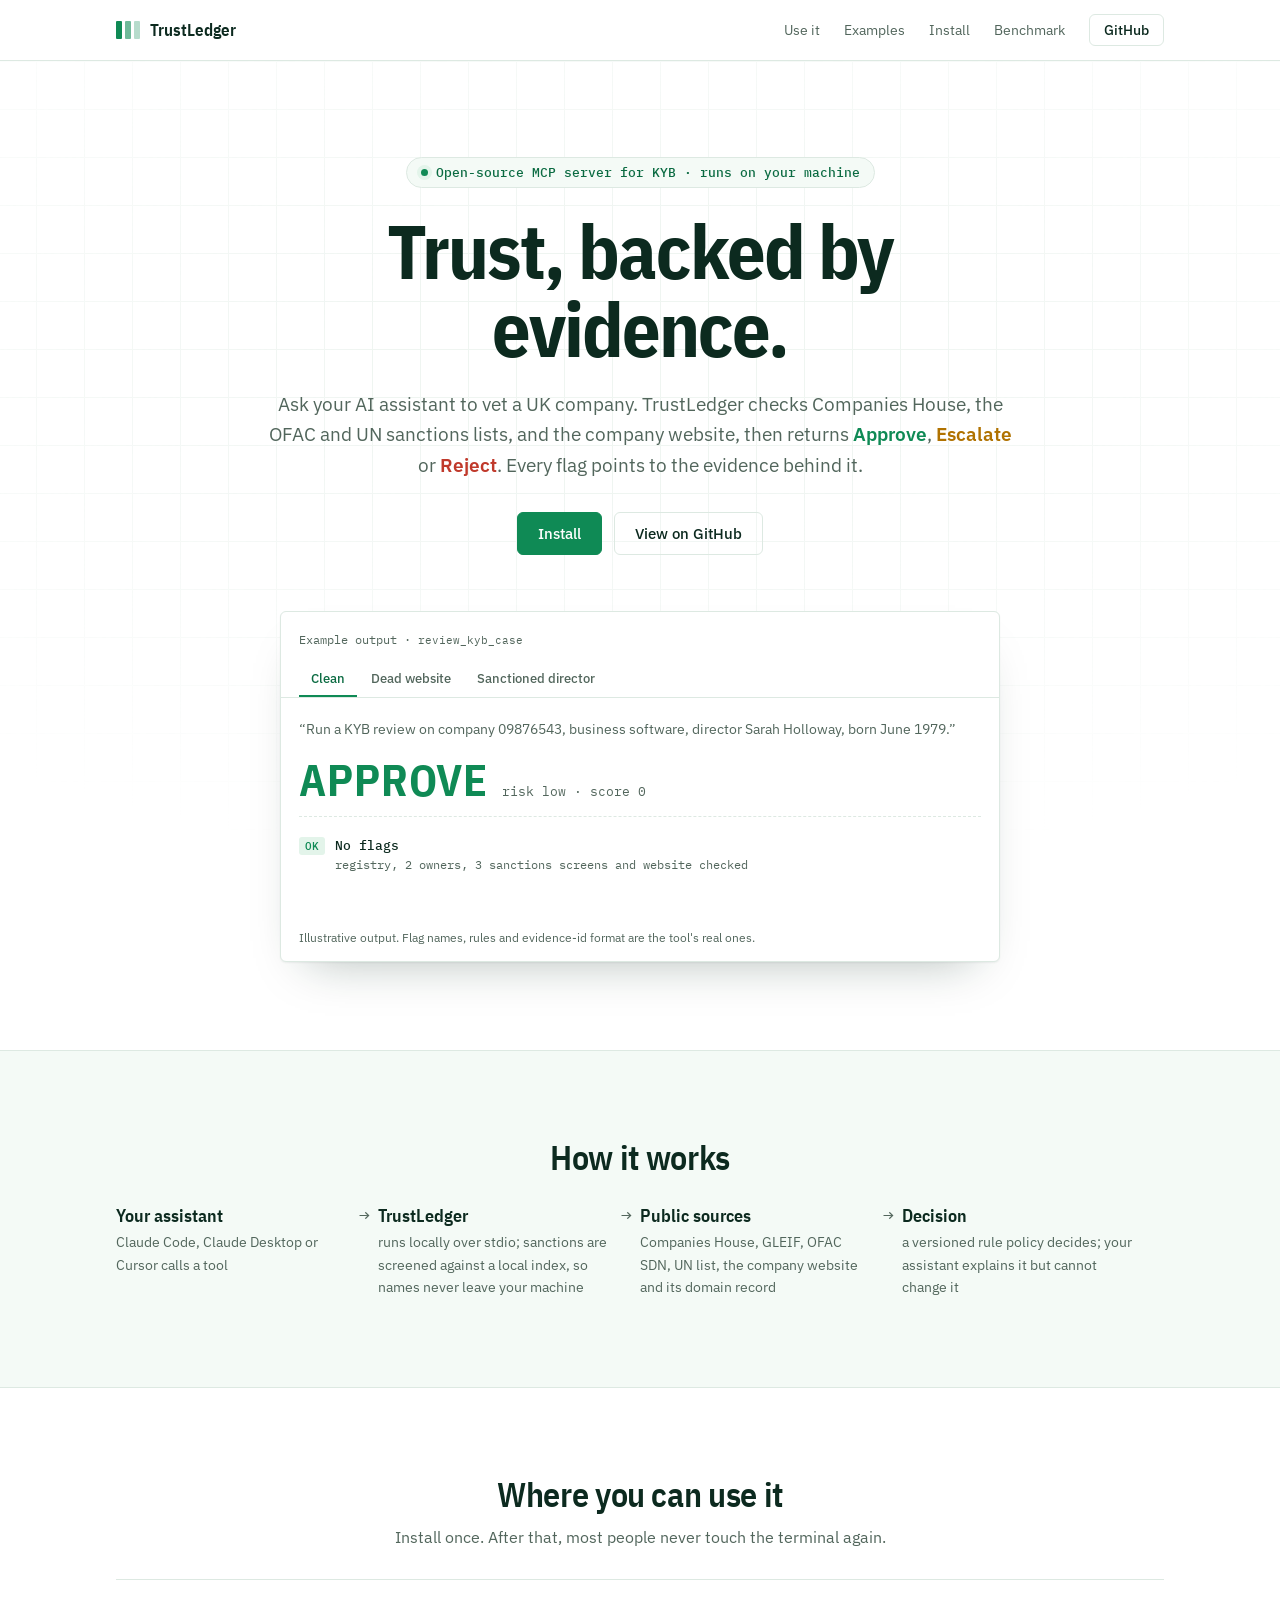
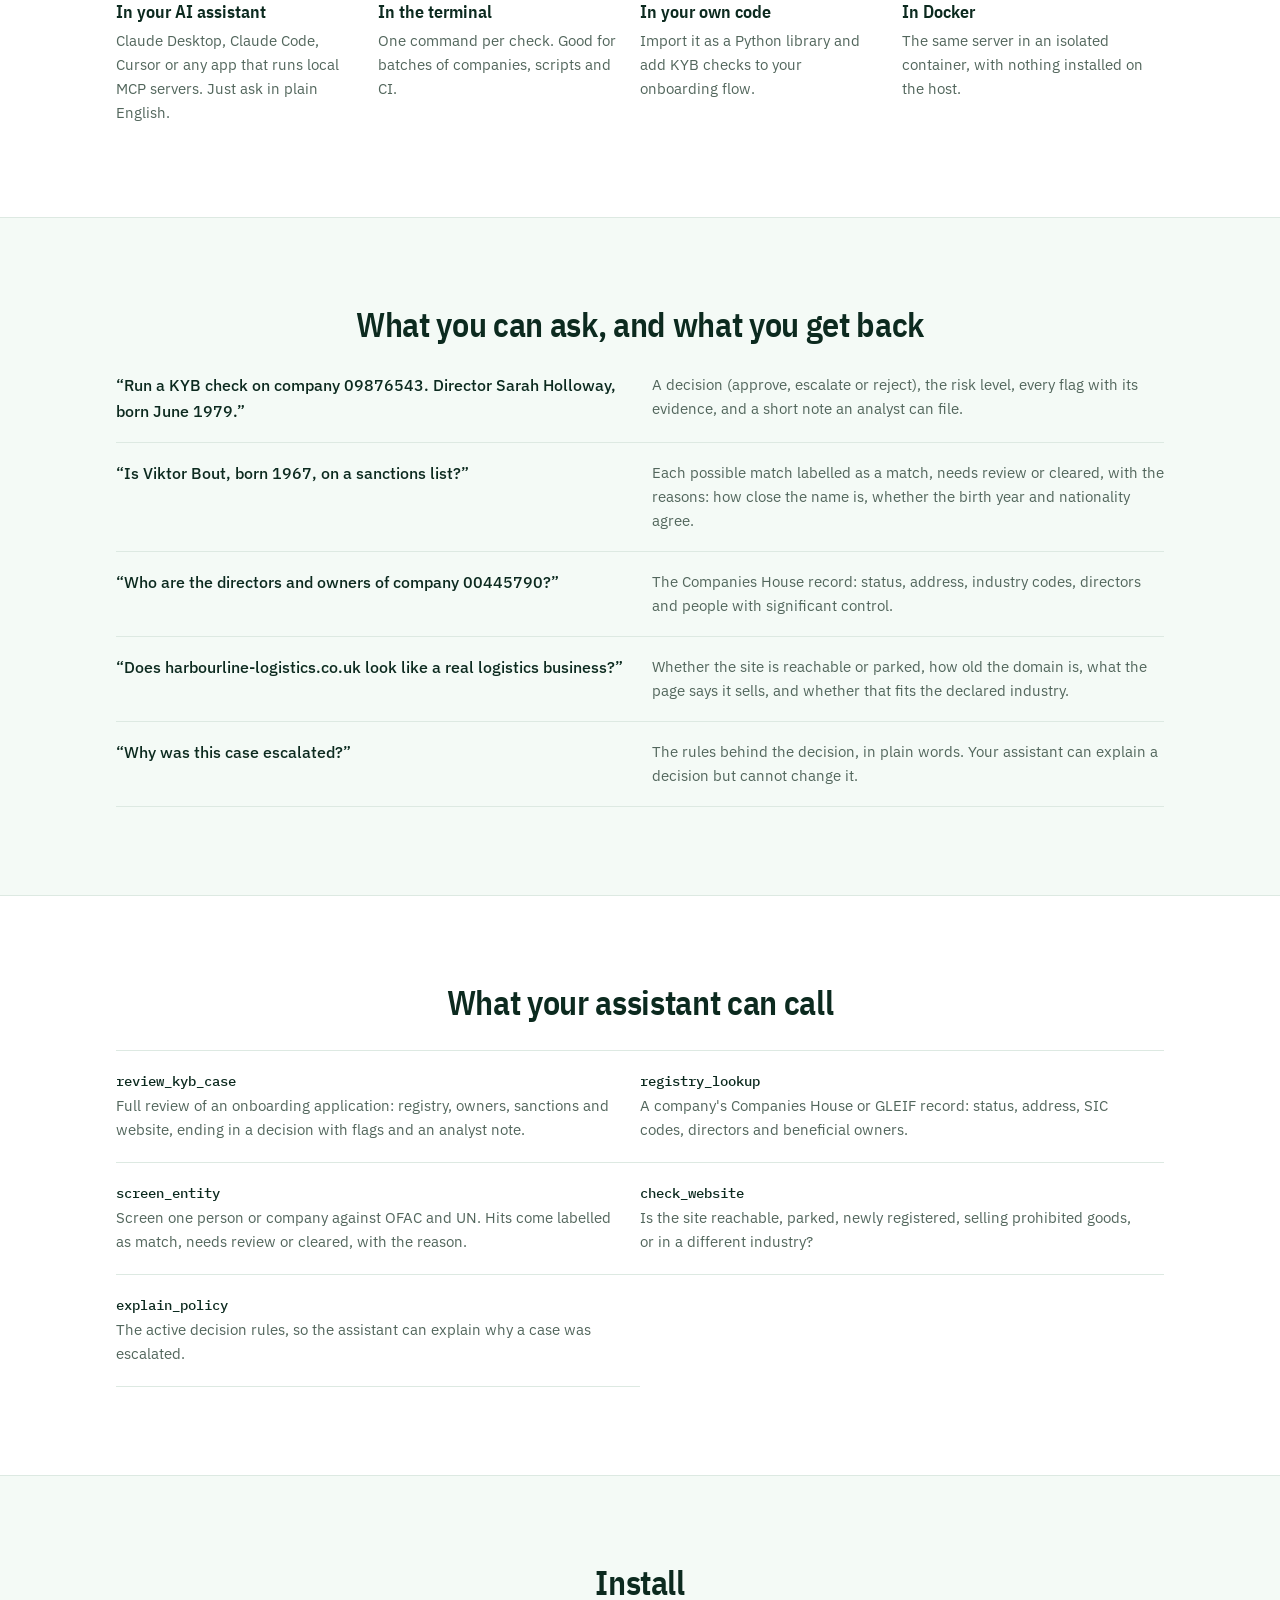
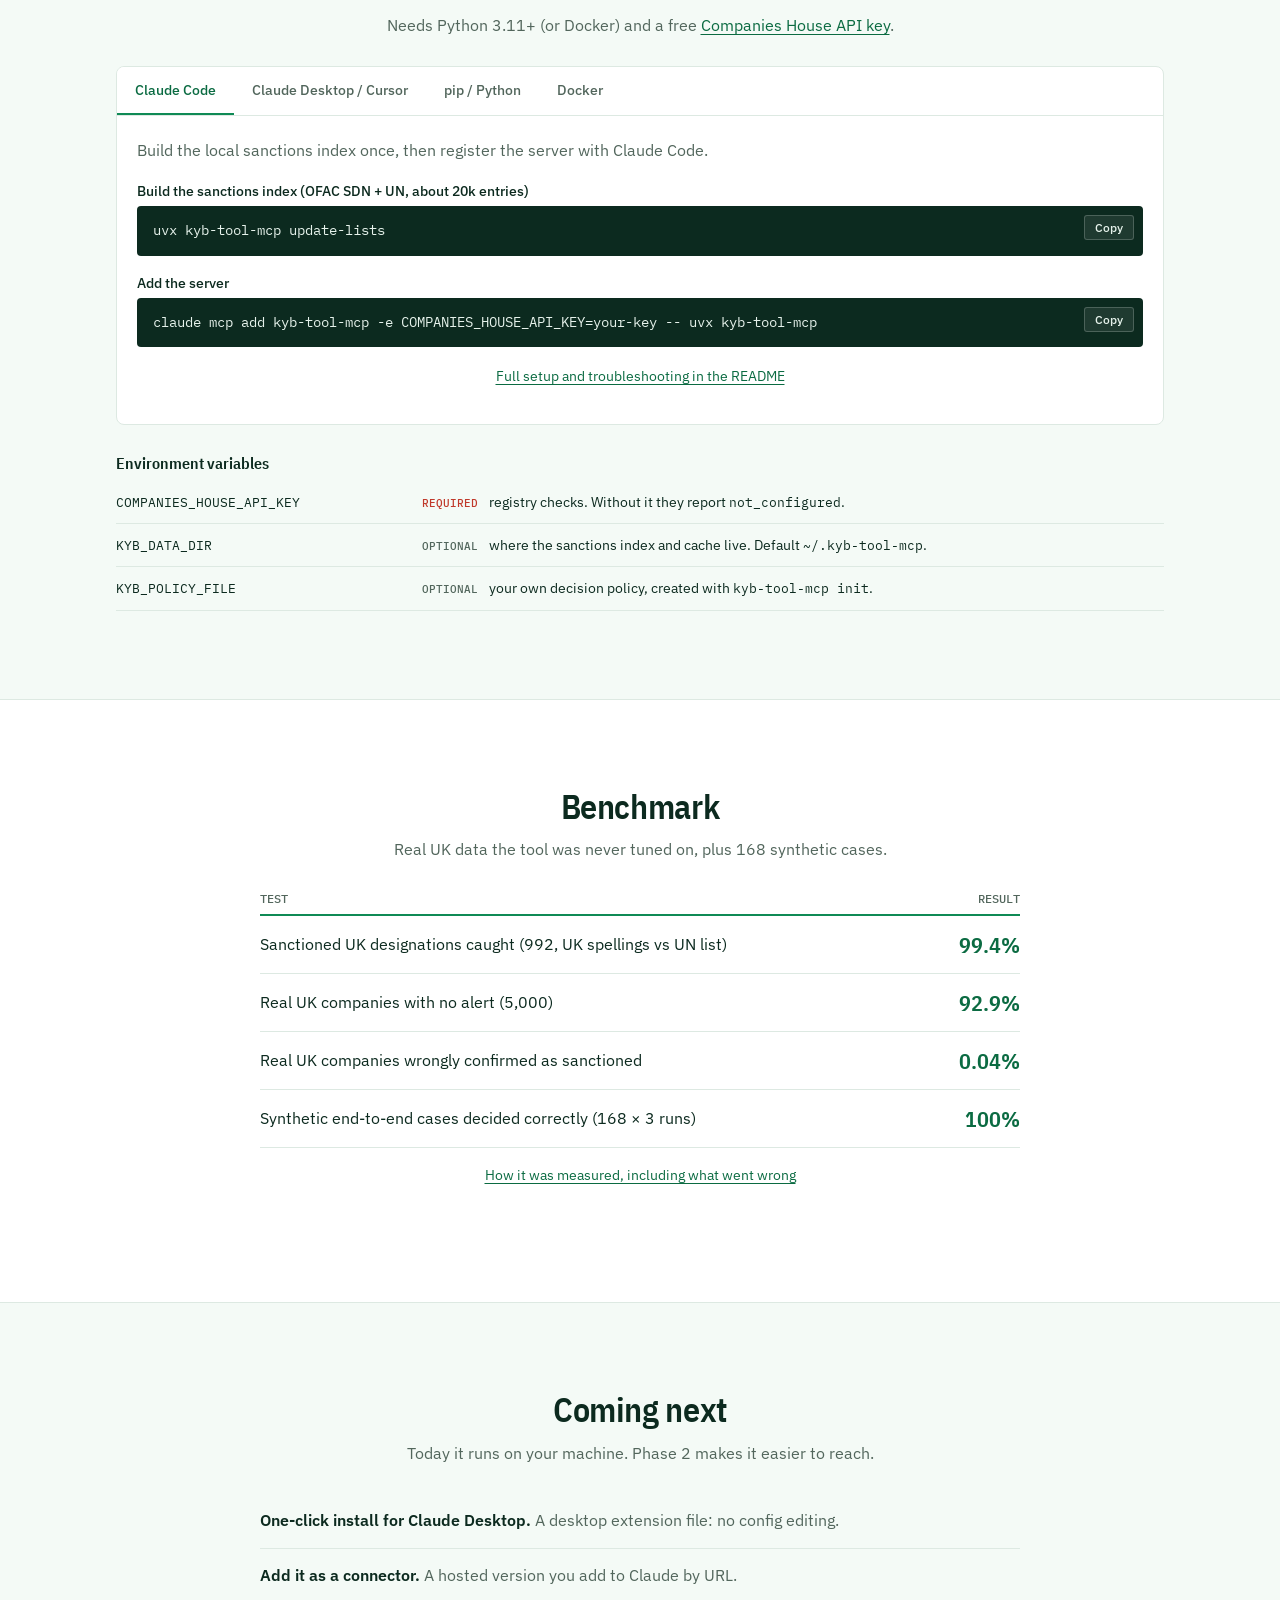
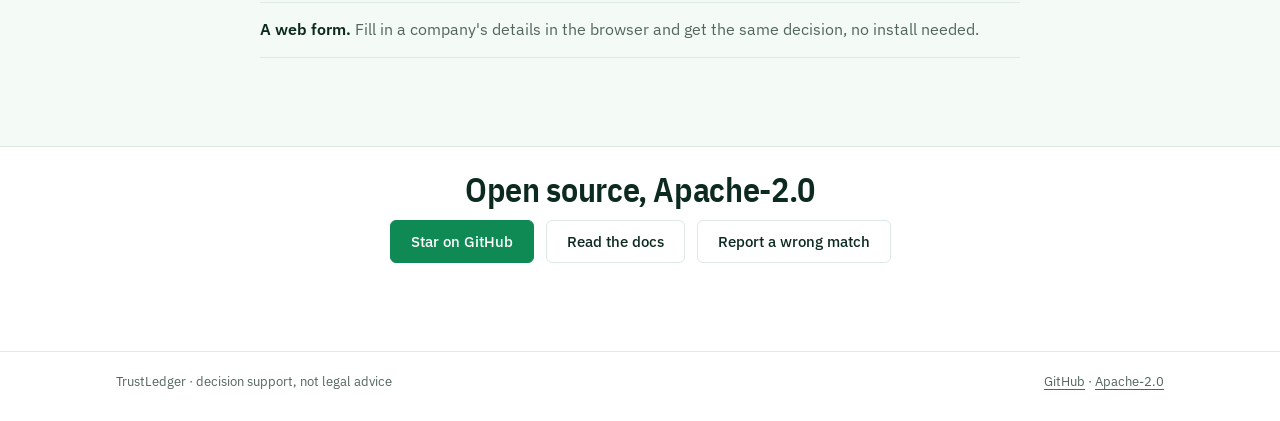
==== website/index.html @ c33ebf84 "feat: TrustLedger website, benchmarks and real-data improvement loop - Website (GitHub Pages): centr" ====
<!doctype html>
<html lang="en">
<head>
  <meta charset="utf-8">
  <meta name="viewport" content="width=device-width, initial-scale=1">
  <title>TrustLedger</title>
  <meta name="description" content="TrustLedger: open-source MCP server that runs KYB checks on UK companies: Companies House, OFAC and UN sanctions, and the company website.">
  <link rel="icon" href="assets/favicon.svg" type="image/svg+xml">
  <link rel="preconnect" href="https://fonts.googleapis.com">
  <link rel="preconnect" href="https://fonts.gstatic.com" crossorigin>
  <link href="https://fonts.googleapis.com/css2?family=IBM+Plex+Mono:wght@400;500&family=IBM+Plex+Sans+Condensed:wght@500;600;700&family=IBM+Plex+Sans:wght@400;500;600&display=swap" rel="stylesheet">
  <link rel="stylesheet" href="styles.css">
</head>
<body>
  <a class="skip" href="#install">Skip to install</a>

  <nav class="nav" aria-label="Main">
    <div class="wrap nav-in">
      <a class="brand" href="./">
        <span class="mark" aria-hidden="true"><i class="a"></i><i class="e"></i><i class="r"></i></span>
        TrustLedger
      </a>
      <div class="nav-links">
        <a href="#use">Use it</a>
        <a href="#examples">Examples</a>
        <a href="#install">Install</a>
        <a href="#benchmark">Benchmark</a>
        <a class="btn btn-sm" href="https://github.com/Aditya23770/kyb-tool-mcp">GitHub</a>
      </div>
    </div>
  </nav>

  <main>
    <!-- Hero: the decision is the product -->
    <header class="wrap hero">
      <div class="hero-copy">
        <p class="kicker"><span class="dot"></span>Open-source MCP server for KYB · runs on your machine</p>
        <h1>Trust, backed by evidence.</h1>
        <p class="lead">Ask your AI assistant to vet a UK company. TrustLedger checks Companies House, the OFAC and UN sanctions lists, and the company website, then returns <b class="d-approve">Approve</b>, <b class="d-escalate">Escalate</b> or <b class="d-reject">Reject</b>. Every flag points to the evidence behind it.</p>
        <div class="actions">
          <a class="btn btn-primary" href="#install">Install</a>
          <a class="btn" href="https://github.com/Aditya23770/kyb-tool-mcp">View on GitHub</a>
        </div>
      </div>

      <figure class="case" aria-label="Example review output">
        <div class="case-head">
          <span class="case-label">Example output · <code>review_kyb_case</code></span>
          <div class="case-picker" role="tablist" aria-label="Example cases">
            <button role="tab" data-case="0" aria-selected="true">Clean</button>
            <button role="tab" data-case="1" aria-selected="false">Dead website</button>
            <button role="tab" data-case="2" aria-selected="false">Sanctioned director</button>
          </div>
        </div>
        <div class="case-body" aria-live="polite">
          <p class="case-ask" data-f="ask"></p>
          <div class="verdict">
            <span class="verdict-word" data-f="decision"></span>
            <span class="verdict-meta" data-f="meta"></span>
          </div>
          <ul class="flags" data-f="flags"></ul>
        </div>
        <figcaption>Illustrative output. Flag names, rules and evidence-id format are the tool's real ones.</figcaption>
      </figure>
    </header>

    <!-- How it works -->
    <section class="band" aria-labelledby="how-h">
      <div class="wrap">
        <h2 id="how-h" class="h2">How it works</h2>
        <ol class="flow">
          <li><span class="flow-k">Your assistant</span><span class="flow-v">Claude Code, Claude Desktop or Cursor calls a tool</span></li>
          <li><span class="flow-k">TrustLedger</span><span class="flow-v">runs locally over stdio; sanctions are screened against a local index, so names never leave your machine</span></li>
          <li><span class="flow-k">Public sources</span><span class="flow-v">Companies House, GLEIF, OFAC SDN, UN list, the company website and its domain record</span></li>
          <li><span class="flow-k">Decision</span><span class="flow-v">a versioned rule policy decides; your assistant explains it but cannot change it</span></li>
        </ol>
      </div>
    </section>

    <!-- Where you can use it -->
    <section id="use" class="wrap" aria-labelledby="use-h">
      <h2 id="use-h" class="h2">Where you can use it</h2>
      <p class="sub">Install once. After that, most people never touch the terminal again.</p>
      <div class="uses">
        <div class="use"><h3>In your AI assistant</h3><p>Claude Desktop, Claude Code, Cursor or any app that runs local MCP servers. Just ask in plain English.</p></div>
        <div class="use"><h3>In the terminal</h3><p>One command per check. Good for batches of companies, scripts and CI.</p></div>
        <div class="use"><h3>In your own code</h3><p>Import it as a Python library and add KYB checks to your onboarding flow.</p></div>
        <div class="use"><h3>In Docker</h3><p>The same server in an isolated container, with nothing installed on the host.</p></div>
      </div>
    </section>

    <!-- Examples -->
    <section id="examples" class="band" aria-labelledby="ex-h">
      <div class="wrap">
        <h2 id="ex-h" class="h2">What you can ask, and what you get back</h2>
        <div class="examples">
          <div class="ex">
            <p class="ex-q">“Run a KYB check on company 09876543. Director Sarah Holloway, born June 1979.”</p>
            <p class="ex-a">A decision (approve, escalate or reject), the risk level, every flag with its evidence, and a short note an analyst can file.</p>
          </div>
          <div class="ex">
            <p class="ex-q">“Is Viktor Bout, born 1967, on a sanctions list?”</p>
            <p class="ex-a">Each possible match labelled as a match, needs review or cleared, with the reasons: how close the name is, whether the birth year and nationality agree.</p>
          </div>
          <div class="ex">
            <p class="ex-q">“Who are the directors and owners of company 00445790?”</p>
            <p class="ex-a">The Companies House record: status, address, industry codes, directors and people with significant control.</p>
          </div>
          <div class="ex">
            <p class="ex-q">“Does harbourline-logistics.co.uk look like a real logistics business?”</p>
            <p class="ex-a">Whether the site is reachable or parked, how old the domain is, what the page says it sells, and whether that fits the declared industry.</p>
          </div>
          <div class="ex">
            <p class="ex-q">“Why was this case escalated?”</p>
            <p class="ex-a">The rules behind the decision, in plain words. Your assistant can explain a decision but cannot change it.</p>
          </div>
        </div>
      </div>
    </section>

    <!-- Tools -->
    <section id="tools" class="wrap" aria-labelledby="tools-h">
      <h2 id="tools-h" class="h2">What your assistant can call</h2>
      <dl class="tools">
        <div><dt><code>review_kyb_case</code></dt><dd>Full review of an onboarding application: registry, owners, sanctions and website, ending in a decision with flags and an analyst note.</dd></div>
        <div><dt><code>registry_lookup</code></dt><dd>A company's Companies House or GLEIF record: status, address, SIC codes, directors and beneficial owners.</dd></div>
        <div><dt><code>screen_entity</code></dt><dd>Screen one person or company against OFAC and UN. Hits come labelled as match, needs review or cleared, with the reason.</dd></div>
        <div><dt><code>check_website</code></dt><dd>Is the site reachable, parked, newly registered, selling prohibited goods, or in a different industry?</dd></div>
        <div><dt><code>explain_policy</code></dt><dd>The active decision rules, so the assistant can explain why a case was escalated.</dd></div>
      </dl>
    </section>

    <!-- Install -->
    <section id="install" class="band" aria-labelledby="install-h">
      <div class="wrap">
        <h2 id="install-h" class="h2">Install</h2>
        <p class="sub">Needs Python 3.11+ (or Docker) and a free <a href="https://developer.company-information.service.gov.uk/">Companies House API key</a>.</p>

        <div class="install">
          <div class="methods" role="tablist" aria-label="Install method">
            <button role="tab" data-m="claude-code" aria-selected="true">Claude Code</button>
            <button role="tab" data-m="desktop" aria-selected="false">Claude Desktop / Cursor</button>
            <button role="tab" data-m="pip" aria-selected="false">pip / Python</button>
            <button role="tab" data-m="docker" aria-selected="false">Docker</button>
          </div>
          <div class="method-panel" role="tabpanel" aria-live="polite">
            <p class="m-intro" data-f="intro"></p>
            <div class="m-steps" data-f="steps"></div>
          </div>
        </div>

        <table class="env">
          <caption>Environment variables</caption>
          <tbody>
            <tr><th><code>COMPANIES_HOUSE_API_KEY</code></th><td><span class="req">Required</span> registry checks. Without it they report <code>not_configured</code>.</td></tr>
            <tr><th><code>KYB_DATA_DIR</code></th><td><span class="opt">Optional</span> where the sanctions index and cache live. Default <code>~/.kyb-tool-mcp</code>.</td></tr>
            <tr><th><code>KYB_POLICY_FILE</code></th><td><span class="opt">Optional</span> your own decision policy, created with <code>kyb-tool-mcp init</code>.</td></tr>
          </tbody>
        </table>
      </div>
    </section>

    <!-- Benchmark -->
    <section id="benchmark" class="wrap" aria-labelledby="bench-h">
      <h2 id="bench-h" class="h2">Benchmark</h2>
      <p class="sub">Real UK data the tool was never tuned on, plus 168 synthetic cases.</p>
      <table class="bench">
        <thead><tr><th scope="col">Test</th><th scope="col">Result</th></tr></thead>
        <tbody>
          <tr><td>Sanctioned UK designations caught (992, UK spellings vs UN list)</td><td data-k="cross_list">99.4%</td></tr>
          <tr><td>Real UK companies with no alert (5,000)</td><td data-k="co_no_alert">92.9%</td></tr>
          <tr><td>Real UK companies wrongly confirmed as sanctioned</td><td data-k="co_wrong">0.04%</td></tr>
          <tr><td>Synthetic end-to-end cases decided correctly (168 × 3 runs)</td><td data-k="accuracy">100%</td></tr>
        </tbody>
      </table>
      <p class="sub small"><a href="https://github.com/Aditya23770/kyb-tool-mcp/blob/main/benchmarks/IMPROVEMENT_LOG.md">How it was measured, including what went wrong</a></p>
    </section>

    <!-- Phase 2 -->
    <section id="next" class="band" aria-labelledby="next-h">
      <div class="wrap">
        <h2 id="next-h" class="h2">Coming next</h2>
        <p class="sub">Today it runs on your machine. Phase 2 makes it easier to reach.</p>
        <ul class="next">
          <li><b>One-click install for Claude Desktop.</b> A desktop extension file: no config editing.</li>
          <li><b>Add it as a connector.</b> A hosted version you add to Claude by URL.</li>
          <li><b>A web form.</b> Fill in a company's details in the browser and get the same decision, no install needed.</li>
        </ul>
      </div>
    </section>

    <!-- GitHub -->
    <section class="wrap gh" aria-labelledby="gh-h">
      <h2 id="gh-h" class="h2">Open source, Apache-2.0</h2>
      <div class="actions">
        <a class="btn btn-primary" href="https://github.com/Aditya23770/kyb-tool-mcp">Star on GitHub</a>
        <a class="btn" href="https://github.com/Aditya23770/kyb-tool-mcp#readme">Read the docs</a>
        <a class="btn" href="https://github.com/Aditya23770/kyb-tool-mcp/issues">Report a wrong match</a>
      </div>
    </section>
  </main>

  <footer class="foot">
    <div class="wrap foot-in">
      <span>TrustLedger · decision support, not legal advice</span>
      <span><a href="https://github.com/Aditya23770/kyb-tool-mcp">GitHub</a> · <a href="https://github.com/Aditya23770/kyb-tool-mcp/blob/main/LICENSE">Apache-2.0</a></span>
    </div>
  </footer>

  <script src="app.js"></script>
</body>
</html>
---- website/styles.css ----
/* Tokens: cool paper + ink, and the three decision colours as the only accents. */
:root {
  /* White + green, with deep forest ink. Amber and red appear only as decision meanings. */
  --paper: #ffffff; --surface: #f4faf6; --ink: #0c2a1f; --muted: #52665c; --line: #dde9e2;
  --brand: #0f8a55; --brand-dark: #0b6b42; --brand-soft: #e3f4ea;
  --approve: #0f8a55; --escalate: #b07200; --reject: #c0392b;
  --approve-bg: #e3f4ea; --escalate-bg: #fcf1d9; --reject-bg: #fbe6e3;
  --code-bg: #0c2a1f; --code-fg: #e6f2eb;
  --display: "IBM Plex Sans Condensed", "Arial Narrow", sans-serif;
  --body: "IBM Plex Sans", system-ui, sans-serif;
  --mono: "IBM Plex Mono", ui-monospace, Consolas, monospace;
  color-scheme: light;
}
* { box-sizing: border-box; }
html { scroll-behavior: smooth; }
body { margin: 0; background: var(--paper); color: var(--ink); font: 16px/1.6 var(--body); }
a { color: inherit; text-underline-offset: 3px; }
code { font-family: var(--mono); font-size: .9em; }
:focus-visible { outline: 2px solid var(--brand); outline-offset: 2px; border-radius: 3px; }
.wrap { max-width: 1080px; margin: 0 auto; padding-inline: 16px; }
.skip { position: absolute; left: -999px; }
.skip:focus { left: 16px; top: 8px; background: var(--surface); padding: 6px 10px; z-index: 10; }

/* Nav */
.nav { position: sticky; top: 0; z-index: 5; background: var(--paper); border-bottom: 1px solid var(--line); }
.nav-in { display: flex; align-items: center; justify-content: space-between; height: 60px; }
.brand { display: flex; align-items: center; gap: 10px; font: 600 17px var(--display); text-decoration: none; }
.mark { display: flex; gap: 3px; }
.mark i { width: 6px; height: 18px; border-radius: 1px; }
.mark .a { background: var(--brand); } .mark .e { background: var(--brand); opacity: .6; } .mark .r { background: var(--brand); opacity: .3; }
.nav-links { display: flex; align-items: center; gap: 24px; font-size: 14px; }
.nav-links a:not(.btn) { text-decoration: none; color: var(--muted); }
.nav-links a:not(.btn):hover { color: var(--ink); }

/* Buttons */
.btn { display: inline-block; padding: 11px 20px; border: 1px solid var(--line); border-radius: 6px;
  font: 500 15px var(--body); text-decoration: none; background: transparent; color: var(--ink); }
.btn:hover { background: var(--surface); border-color: var(--brand); }
.btn-primary { background: var(--brand); border-color: var(--brand); color: #fff; }
.btn-primary:hover { background: var(--brand-dark); border-color: var(--brand-dark); }
.btn-sm { padding: 6px 14px; font-size: 14px; }
.actions { display: flex; flex-wrap: wrap; gap: 12px; }

/* Hero: centred */
.hero { text-align: center; padding-top: 96px; padding-bottom: 88px; position: relative; }
.hero::before { content: ""; position: absolute; inset: 0 -50vw; z-index: -1; pointer-events: none;
  background-image: linear-gradient(var(--line) 1px, transparent 1px), linear-gradient(90deg, var(--line) 1px, transparent 1px);
  background-size: 48px 48px; opacity: .45;
  -webkit-mask-image: radial-gradient(ellipse 60% 70% at 50% 30%, #000 20%, transparent 75%);
          mask-image: radial-gradient(ellipse 60% 70% at 50% 30%, #000 20%, transparent 75%); }
.hero-copy { max-width: 760px; margin: 0 auto; }
.kicker { display: inline-flex; color: var(--brand-dark) !important; align-items: center; gap: 8px; font: 500 13px var(--mono); color: var(--muted);
  margin: 0 0 24px; padding: 6px 14px; border: 1px solid var(--line); border-radius: 999px; background: var(--surface); }
.dot { width: 7px; height: 7px; border-radius: 50%; background: var(--brand); box-shadow: 0 0 0 4px var(--brand-soft); }
h1 { font: 700 clamp(40px, 6.4vw, 76px)/1.02 var(--display); letter-spacing: -0.025em; margin: 0 0 22px; }
.lead { font-size: 19px; color: var(--muted); margin: 0 auto 32px; max-width: 40em; }
.lead b { font-weight: 600; }
.hero .actions { justify-content: center; }
.hero .case { max-width: 720px; margin: 56px auto 0; text-align: left; }
.d-approve { color: var(--approve); } .d-escalate { color: var(--escalate); } .d-reject { color: var(--reject); }

/* Signature: the case card */
.case { margin: 0; background: var(--paper); border: 1px solid var(--line); border-radius: 6px;
  box-shadow: 0 1px 2px rgba(12, 42, 31, .06), 0 24px 48px -28px rgba(12, 42, 31, .35); overflow: hidden; }
.case-head { padding: 14px 18px 0; border-bottom: 1px solid var(--line); }
.case-label { font: 12px var(--mono); color: var(--muted); }
.case-picker { display: flex; gap: 2px; margin-top: 10px; overflow-x: auto; }
.case-picker button { font: 500 13px var(--body); padding: 8px 12px; border: 0; background: none; color: var(--muted);
  border-bottom: 2px solid transparent; cursor: pointer; white-space: nowrap; }
.case-picker button[aria-selected="true"] { color: var(--brand-dark); border-bottom-color: var(--brand); }
.case-body { padding: 20px 18px 8px; min-height: 220px; }
.case-ask { font-size: 14px; color: var(--muted); margin: 0 0 18px; }
.verdict { display: flex; align-items: baseline; gap: 14px; flex-wrap: wrap; padding-bottom: 14px;
  border-bottom: 1px dashed var(--line); margin-bottom: 12px; }
.verdict-word { font: 700 44px/1 var(--display); letter-spacing: .02em; text-transform: uppercase; }
.verdict-word.approve { color: var(--approve); } .verdict-word.escalate { color: var(--escalate); } .verdict-word.reject { color: var(--reject); }
.verdict-meta { font: 13px var(--mono); color: var(--muted); }
.flags { list-style: none; margin: 0; padding: 0; }
.flags li { display: grid; grid-template-columns: auto 1fr; gap: 2px 10px; padding: 8px 0; font-size: 14px; }
.sev { font: 500 11px var(--mono); text-transform: uppercase; padding: 2px 6px; border-radius: 3px; height: fit-content; }
.sev.critical { background: var(--reject-bg); color: var(--reject); }
.sev.high { background: var(--escalate-bg); color: var(--escalate); }
.sev.ok { background: var(--approve-bg); color: var(--approve); }
.flag-code { font: 500 13px var(--mono); }
.flag-ev { grid-column: 2; font: 12px var(--mono); color: var(--muted); }
.case figcaption { font-size: 12px; color: var(--muted); padding: 10px 18px 14px; }
@media (prefers-reduced-motion: no-preference) {
  .case-body.swap .verdict-word { animation: stamp .35s cubic-bezier(.2, .9, .3, 1.2); }
  @keyframes stamp { from { opacity: 0; transform: scale(1.12); } to { opacity: 1; transform: none; } }
}

/* Sections */
section { padding: 88px 0; }
.band { background: var(--surface); border-top: 1px solid var(--line); border-bottom: 1px solid var(--line); }
.h2 { font: 600 34px/1.1 var(--display); letter-spacing: -0.01em; margin: 0 0 12px; text-align: center; }
.sub { text-align: center; }
.sub { color: var(--muted); margin: 0 0 28px; }
.sub a { color: var(--brand-dark); }
.small { font-size: 14px; margin-top: 16px; }

.flow { list-style: none; margin: 28px 0 0; padding: 0; display: grid; grid-template-columns: repeat(4, 1fr); gap: 0; counter-reset: none; }
.flow li { position: relative; min-width: 0; padding: 0 28px 0 0; }
.flow li:not(:last-child)::after { content: "→"; position: absolute; right: 8px; top: 0; color: var(--muted); font: 18px var(--mono); }
.flow-k { display: block; font: 600 18px var(--display); margin-bottom: 4px; }
.flow-v { display: block; font-size: 14px; color: var(--muted); }

.tools { margin: 28px 0 0; display: grid; grid-template-columns: minmax(0, 1fr) minmax(0, 1fr); border-top: 1px solid var(--line); }
.tools div { padding: 20px 24px 20px 0; border-bottom: 1px solid var(--line); }
.tools dt { font: 500 15px var(--mono); margin-bottom: 4px; }
.tools dd { margin: 0; color: var(--muted); font-size: 15px; }

/* Install */
.install { border: 1px solid var(--line); border-radius: 8px; background: var(--paper); overflow: hidden; }
.methods { display: flex; border-bottom: 1px solid var(--line); overflow-x: auto; }
.methods button { font: 500 14px var(--body); padding: 14px 18px; border: 0; background: none; color: var(--muted);
  border-bottom: 2px solid transparent; cursor: pointer; white-space: nowrap; }
.methods button[aria-selected="true"] { color: var(--brand-dark); border-bottom-color: var(--brand); background: var(--paper); }
.method-panel { padding: 22px 20px 8px; }
.m-intro { margin: 0 0 18px; color: var(--muted); }
.m-step { margin-bottom: 18px; }
.m-step-label { font: 500 14px var(--body); margin: 0 0 6px; }
.code { position: relative; background: var(--code-bg); color: var(--code-fg); border-radius: 4px; padding: 14px 76px 14px 16px; overflow: hidden; }
.code pre { margin: 0; font: 13.5px/1.6 var(--mono); white-space: pre; overflow-x: auto; }
.copy { position: absolute; top: 9px; right: 9px; font: 500 12px var(--body); color: var(--code-fg); cursor: pointer;
  background: rgba(255, 255, 255, .08); border: 1px solid rgba(255, 255, 255, .2); border-radius: 3px; padding: 4px 10px; }
.copy:hover { background: rgba(255, 255, 255, .16); }
.env { width: 100%; border-collapse: collapse; margin-top: 28px; font-size: 14px; }
.env caption { text-align: left; font: 600 16px var(--display); margin-bottom: 8px; }
.env th, .env td { text-align: left; padding: 10px 0; border-bottom: 1px solid var(--line); vertical-align: top; }
.env th { font-weight: 400; padding-right: 24px; white-space: nowrap; }
.req, .opt { font: 500 11px var(--mono); text-transform: uppercase; margin-right: 8px; }
.req { color: var(--reject); } .opt { color: var(--muted); }

/* Benchmark */
.bench { width: 100%; max-width: 760px; border-collapse: collapse; }
.bench th { text-align: left; font: 500 12px var(--mono); text-transform: uppercase; color: var(--muted); padding: 0 0 8px; border-bottom: 2px solid var(--brand); }
.bench th:last-child, .bench td:last-child { text-align: right; }
.bench td { padding: 14px 0; border-bottom: 1px solid var(--line); }
.bench td:last-child { font: 600 22px var(--display); padding-left: 24px; white-space: nowrap; color: var(--brand-dark); }

.gh { padding-top: 24px; }
.foot { border-top: 1px solid var(--line); font-size: 13px; color: var(--muted); }
.foot-in { display: flex; justify-content: space-between; flex-wrap: wrap; gap: 8px; padding-top: 20px; padding-bottom: 28px; }

/* Responsive */
@media (max-width: 900px) {
  .hero { padding-top: 56px; padding-bottom: 56px; }
  .flow { grid-template-columns: 1fr 1fr; gap: 24px; }
  .flow li::after { display: none; }
}
@media (max-width: 600px) {
  .nav-links a:not(.btn) { display: none; }
  .tools { grid-template-columns: minmax(0, 1fr); }
  .env tr { display: block; padding: 10px 0; border-bottom: 1px solid var(--line); }
  .env th, .env td { display: block; border: 0; padding: 2px 0; }
  .bench td:last-child { font-size: 18px; }
  .flow { grid-template-columns: 1fr; }
  .verdict-word { font-size: 36px; }
  section { padding: 56px 0; }
}

/* Where / examples / next */
.uses { display: grid; grid-template-columns: repeat(4, minmax(0, 1fr)); gap: 0; margin-top: 8px; border-top: 1px solid var(--line); }
.use { padding: 20px 20px 4px 0; }
.use h3 { font: 600 18px var(--display); margin: 0 0 6px; }
.use p { margin: 0; font-size: 15px; color: var(--muted); }
.examples { display: grid; gap: 0; margin-top: 8px; }
.ex { display: grid; grid-template-columns: minmax(0, 1fr) minmax(0, 1fr); gap: 24px; padding: 18px 0; border-bottom: 1px solid var(--line); }
.ex p { margin: 0; }
.ex-q { font-weight: 500; }
.ex-a { color: var(--muted); font-size: 15px; }
.next { list-style: none; margin: 0; padding: 0; max-width: 760px; }
.next li { padding: 14px 0; border-bottom: 1px solid var(--line); color: var(--muted); }
.next b { color: var(--ink); font-weight: 600; }
@media (max-width: 900px) { .uses { grid-template-columns: minmax(0, 1fr) minmax(0, 1fr); } }
@media (max-width: 600px) { .uses, .ex { grid-template-columns: minmax(0, 1fr); } .ex { gap: 6px; } }

.env caption { text-align: left; }
.bench { margin: 0 auto; }
#benchmark .small { text-align: center; }
.next { margin: 0 auto; }
.gh .actions { justify-content: center; }
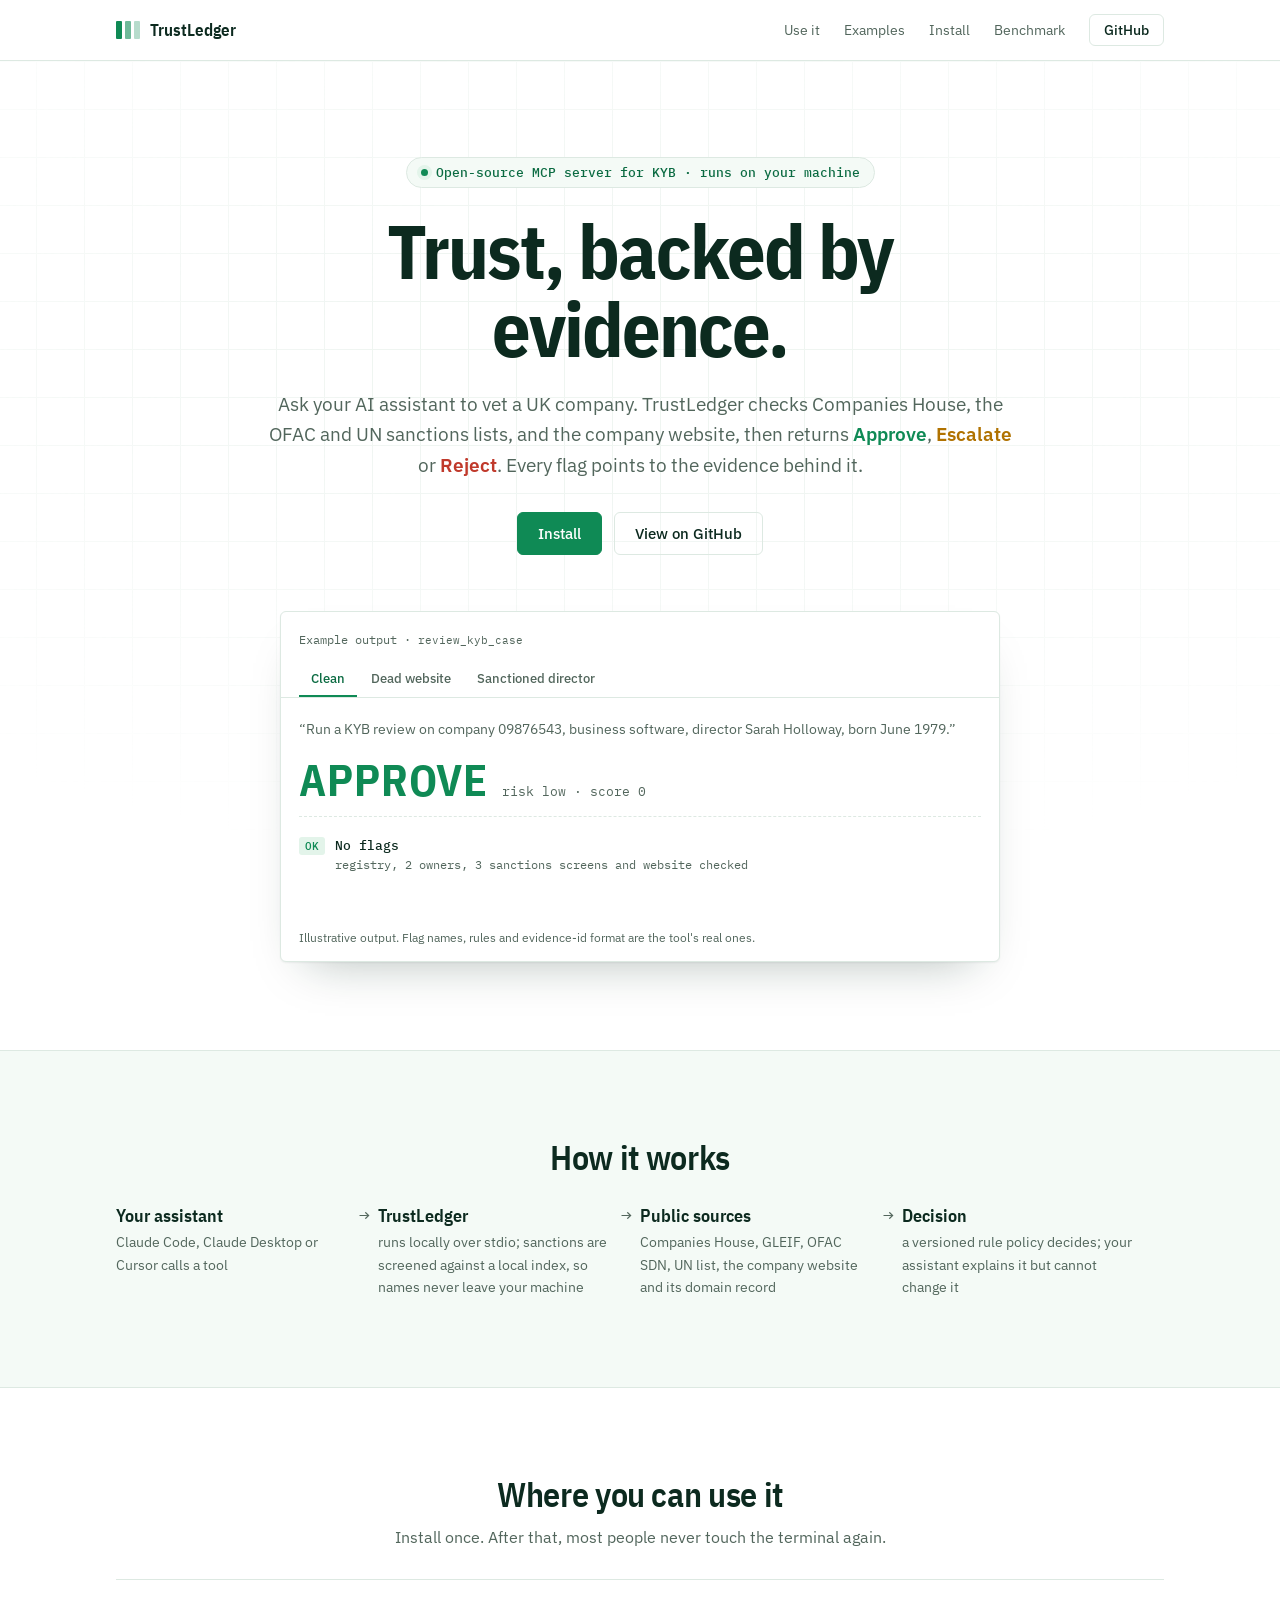
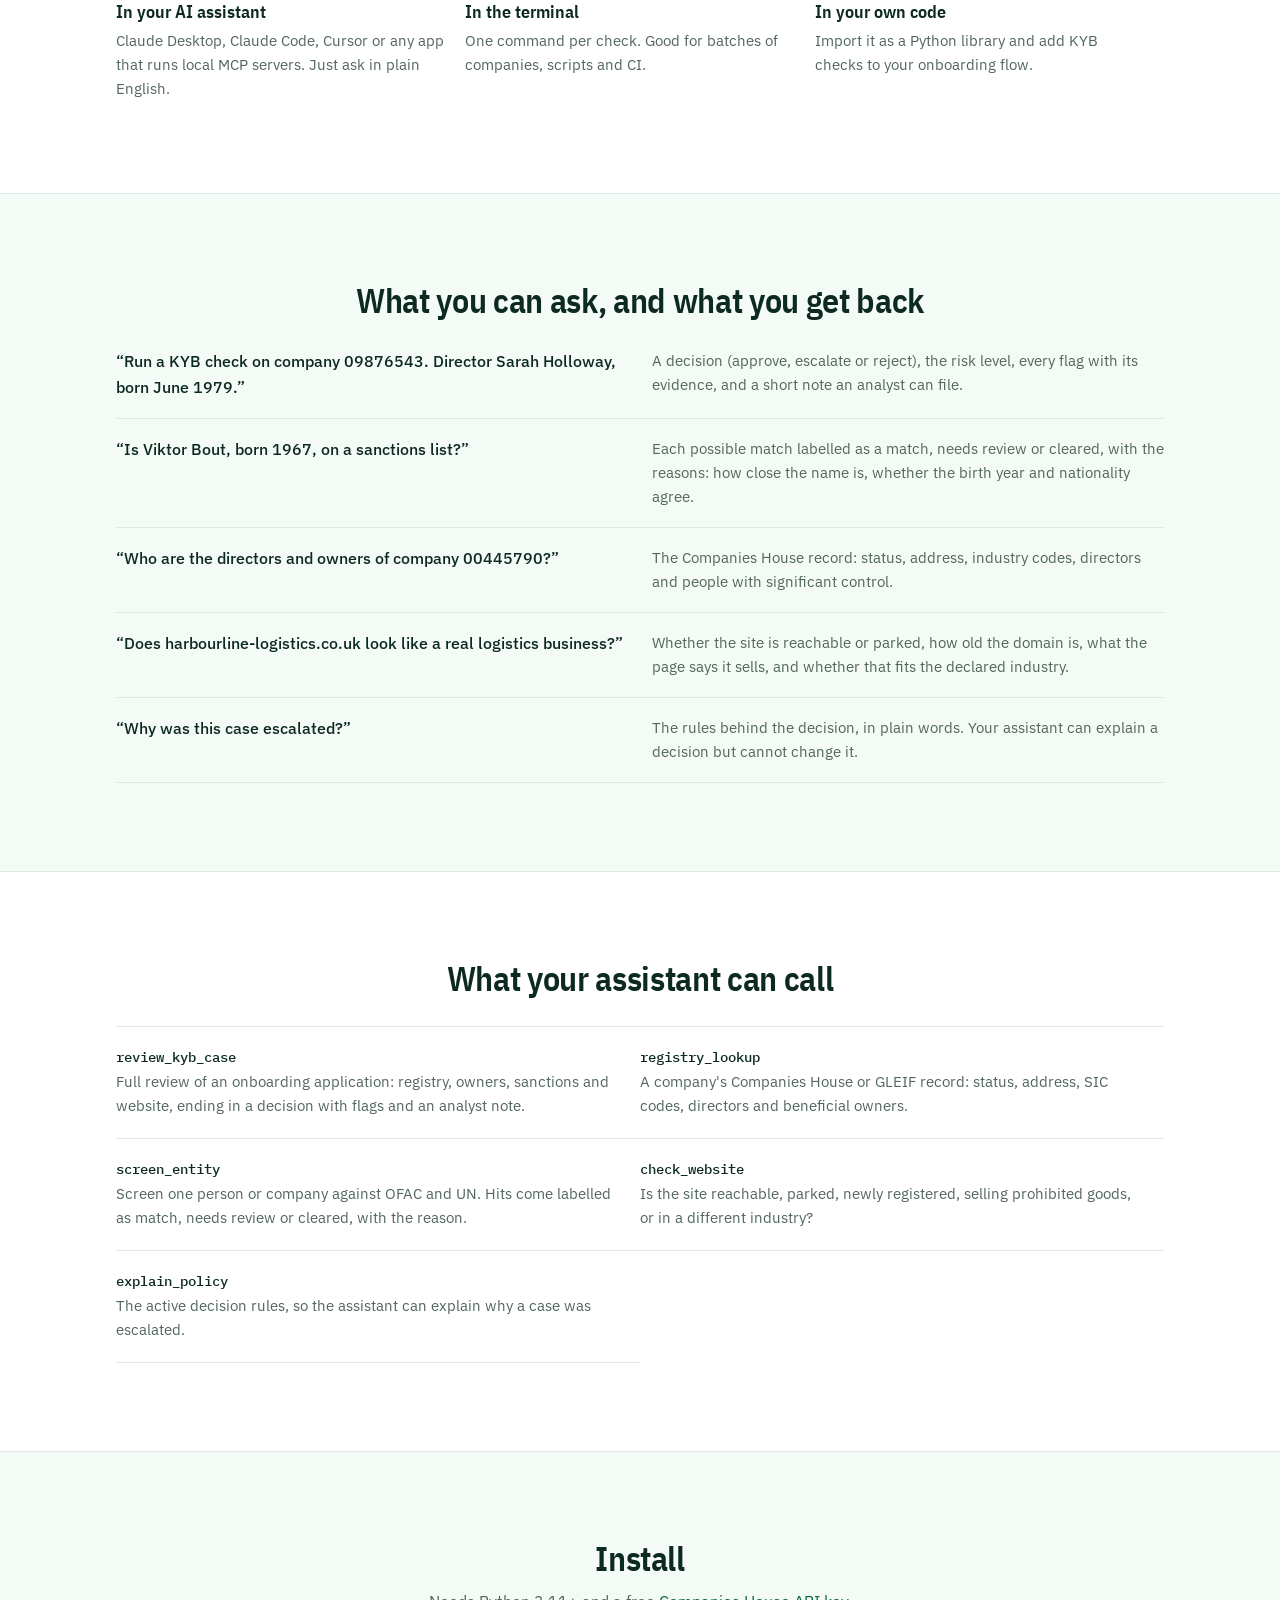
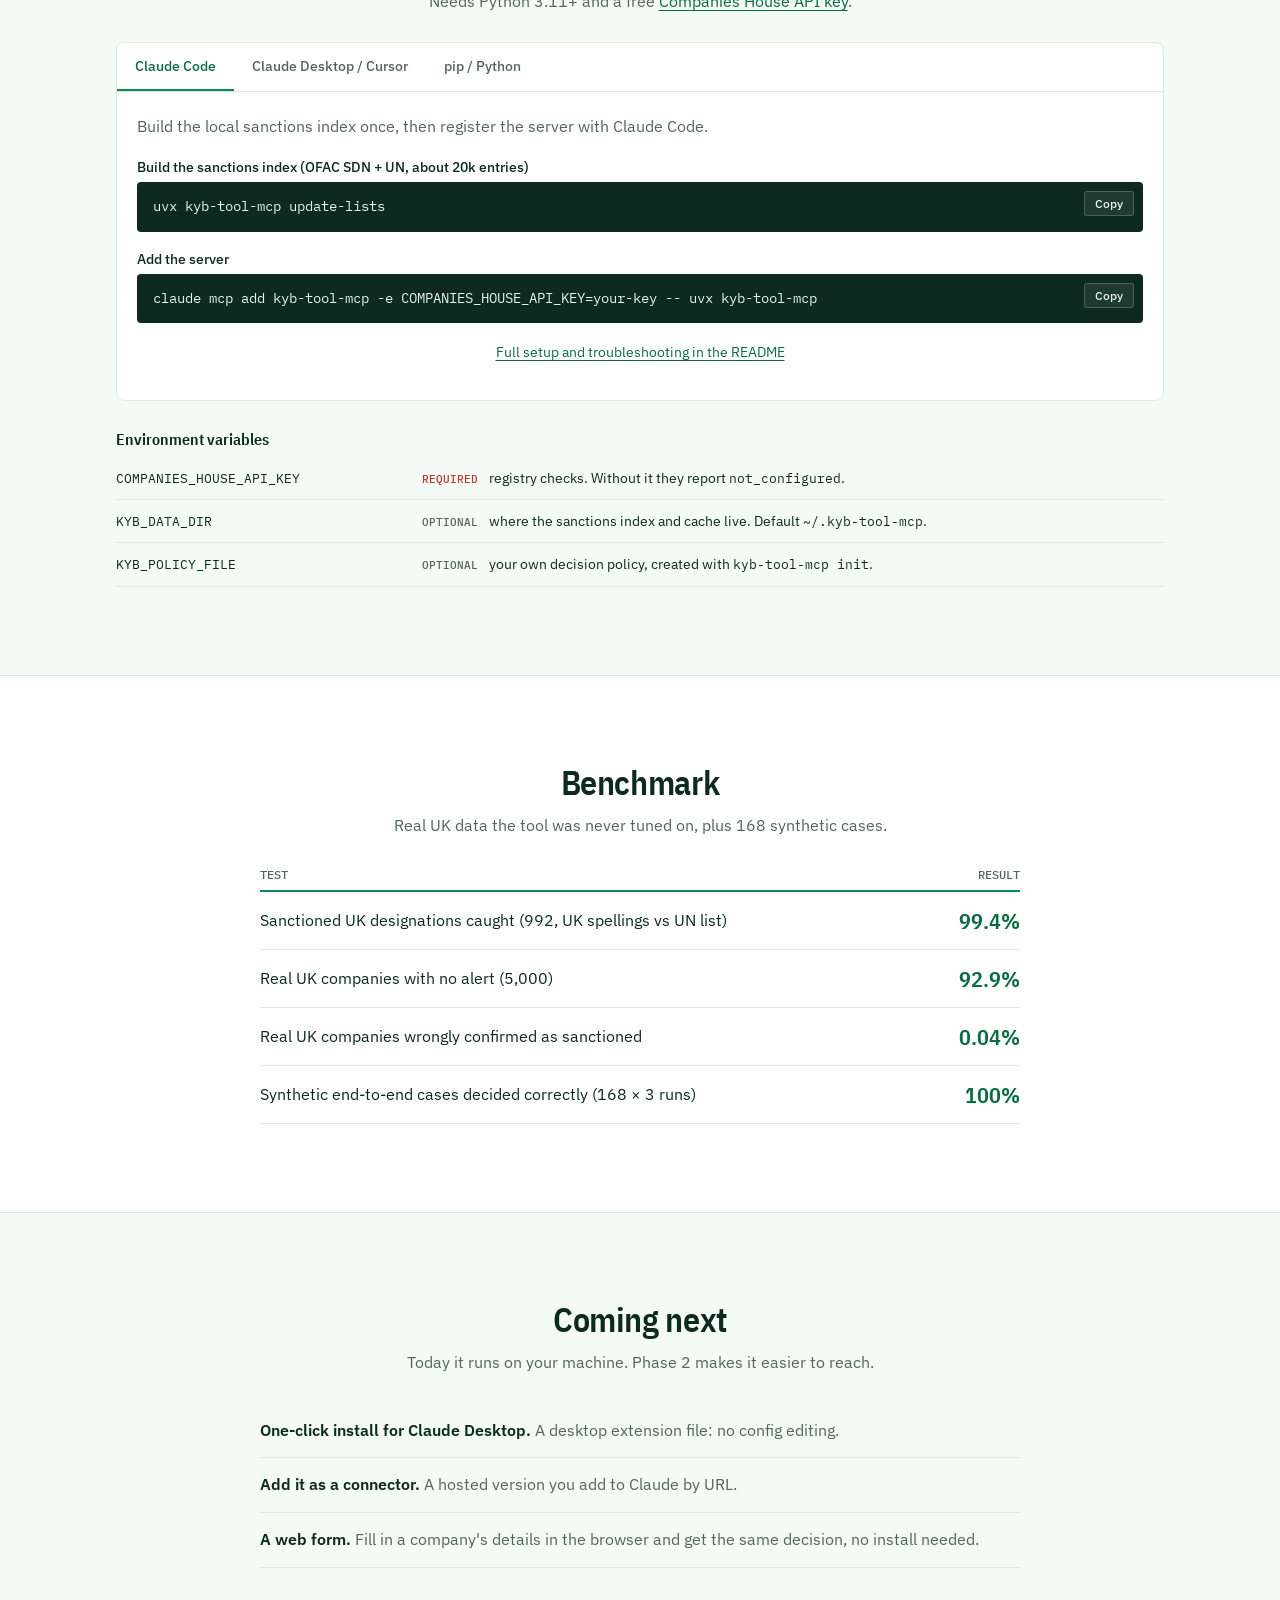
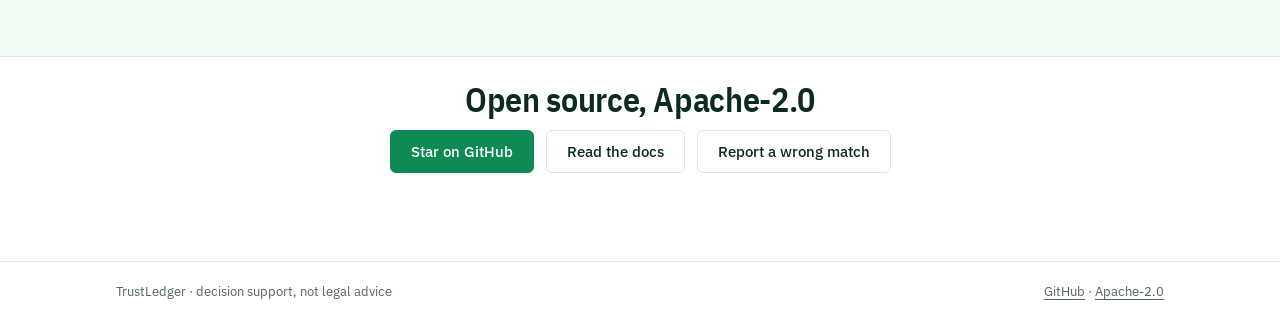
==== commit b436385b: "chore: ship only the MCP server, pip package and website Benchmarks, Dockerfile, planning notes and " ====
--- a/website/index.html
+++ b/website/index.html
@@ -85,7 +85,6 @@
         <div class="use"><h3>In your AI assistant</h3><p>Claude Desktop, Claude Code, Cursor or any app that runs local MCP servers. Just ask in plain English.</p></div>
         <div class="use"><h3>In the terminal</h3><p>One command per check. Good for batches of companies, scripts and CI.</p></div>
         <div class="use"><h3>In your own code</h3><p>Import it as a Python library and add KYB checks to your onboarding flow.</p></div>
-        <div class="use"><h3>In Docker</h3><p>The same server in an isolated container, with nothing installed on the host.</p></div>
       </div>
     </section>
 
@@ -134,14 +133,13 @@
     <section id="install" class="band" aria-labelledby="install-h">
       <div class="wrap">
         <h2 id="install-h" class="h2">Install</h2>
-        <p class="sub">Needs Python 3.11+ (or Docker) and a free <a href="https://developer.company-information.service.gov.uk/">Companies House API key</a>.</p>
+        <p class="sub">Needs Python 3.11+ and a free <a href="https://developer.company-information.service.gov.uk/">Companies House API key</a>.</p>
 
         <div class="install">
           <div class="methods" role="tablist" aria-label="Install method">
             <button role="tab" data-m="claude-code" aria-selected="true">Claude Code</button>
             <button role="tab" data-m="desktop" aria-selected="false">Claude Desktop / Cursor</button>
             <button role="tab" data-m="pip" aria-selected="false">pip / Python</button>
-            <button role="tab" data-m="docker" aria-selected="false">Docker</button>
           </div>
           <div class="method-panel" role="tabpanel" aria-live="polite">
             <p class="m-intro" data-f="intro"></p>
@@ -173,7 +171,6 @@
           <tr><td>Synthetic end-to-end cases decided correctly (168 × 3 runs)</td><td data-k="accuracy">100%</td></tr>
         </tbody>
       </table>
-      <p class="sub small"><a href="https://github.com/Aditya23770/kyb-tool-mcp/blob/main/benchmarks/IMPROVEMENT_LOG.md">How it was measured, including what went wrong</a></p>
     </section>
 
     <!-- Phase 2 -->
--- a/website/styles.css
+++ b/website/styles.css
@@ -160,7 +160,7 @@
 }
 
 /* Where / examples / next */
-.uses { display: grid; grid-template-columns: repeat(4, minmax(0, 1fr)); gap: 0; margin-top: 8px; border-top: 1px solid var(--line); }
+.uses { display: grid; grid-template-columns: repeat(3, minmax(0, 1fr)); gap: 0; margin-top: 8px; border-top: 1px solid var(--line); }
 .use { padding: 20px 20px 4px 0; }
 .use h3 { font: 600 18px var(--display); margin: 0 0 6px; }
 .use p { margin: 0; font-size: 15px; color: var(--muted); }
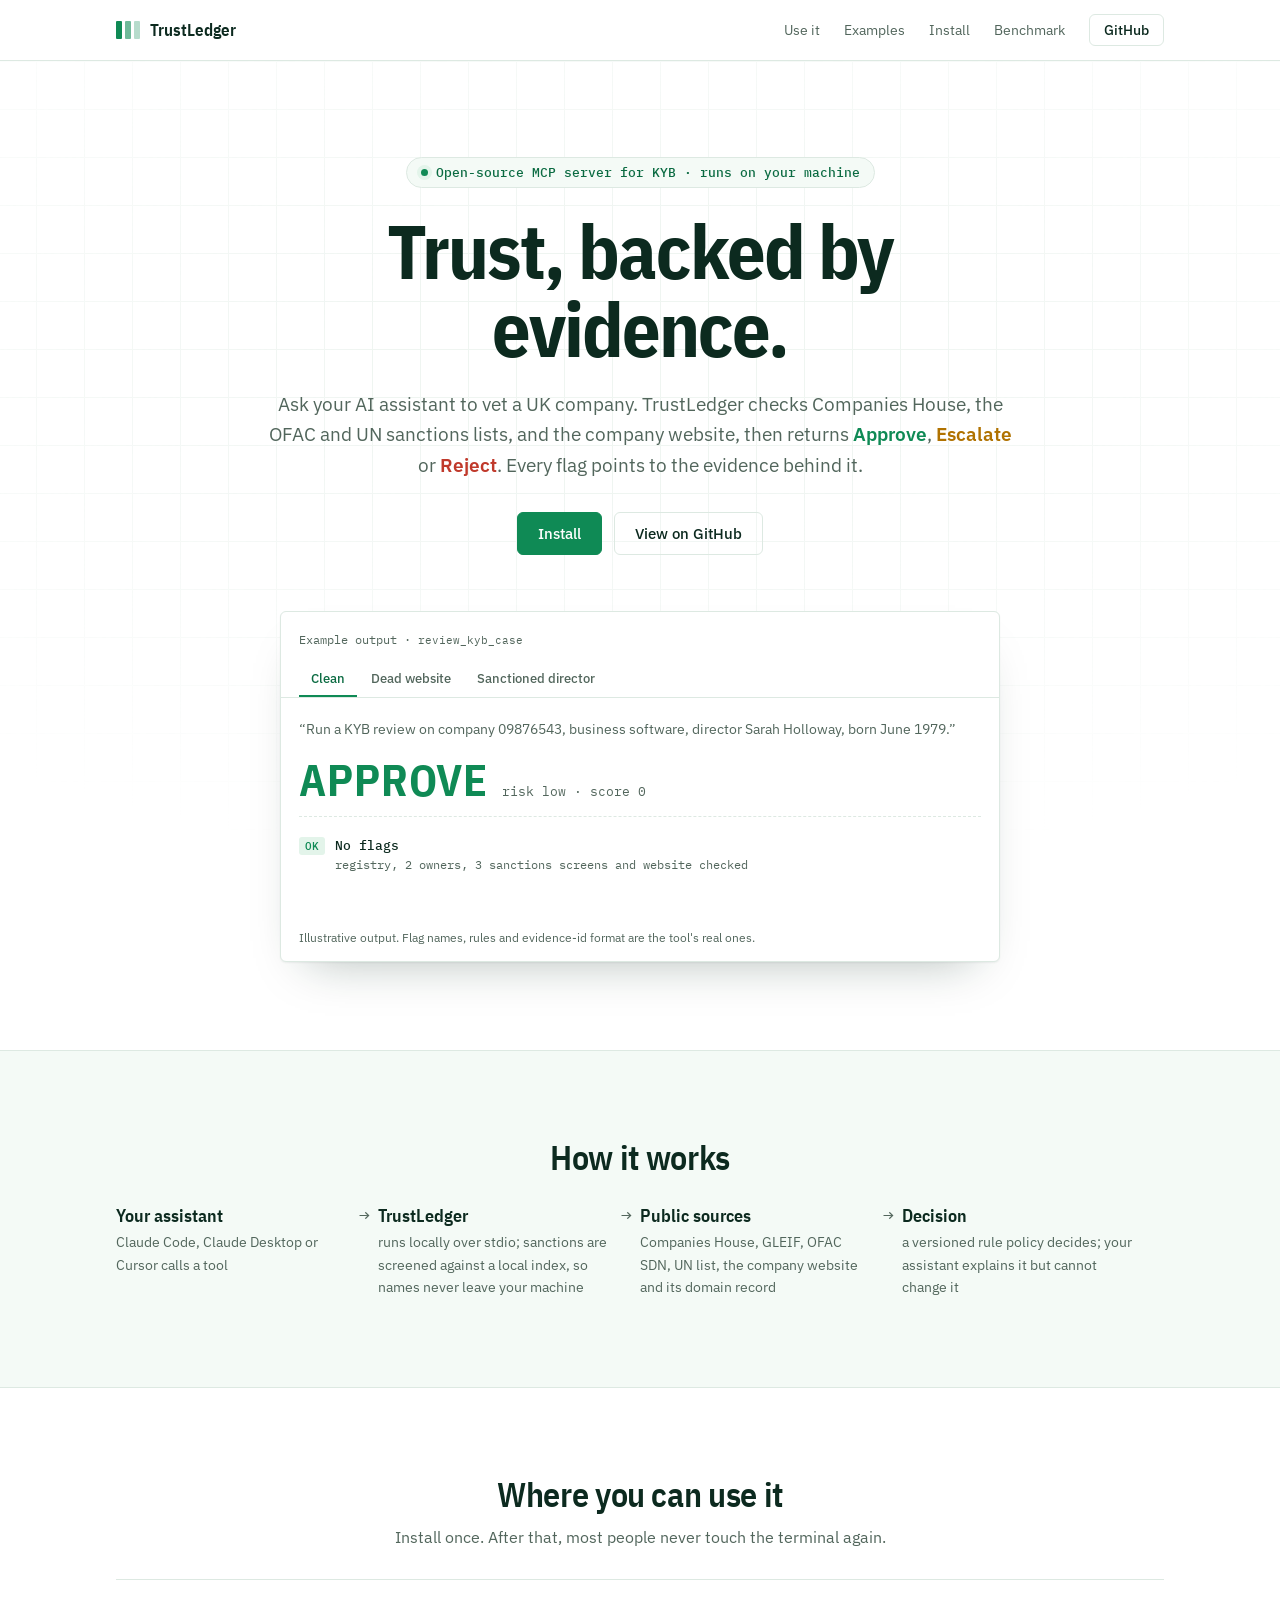
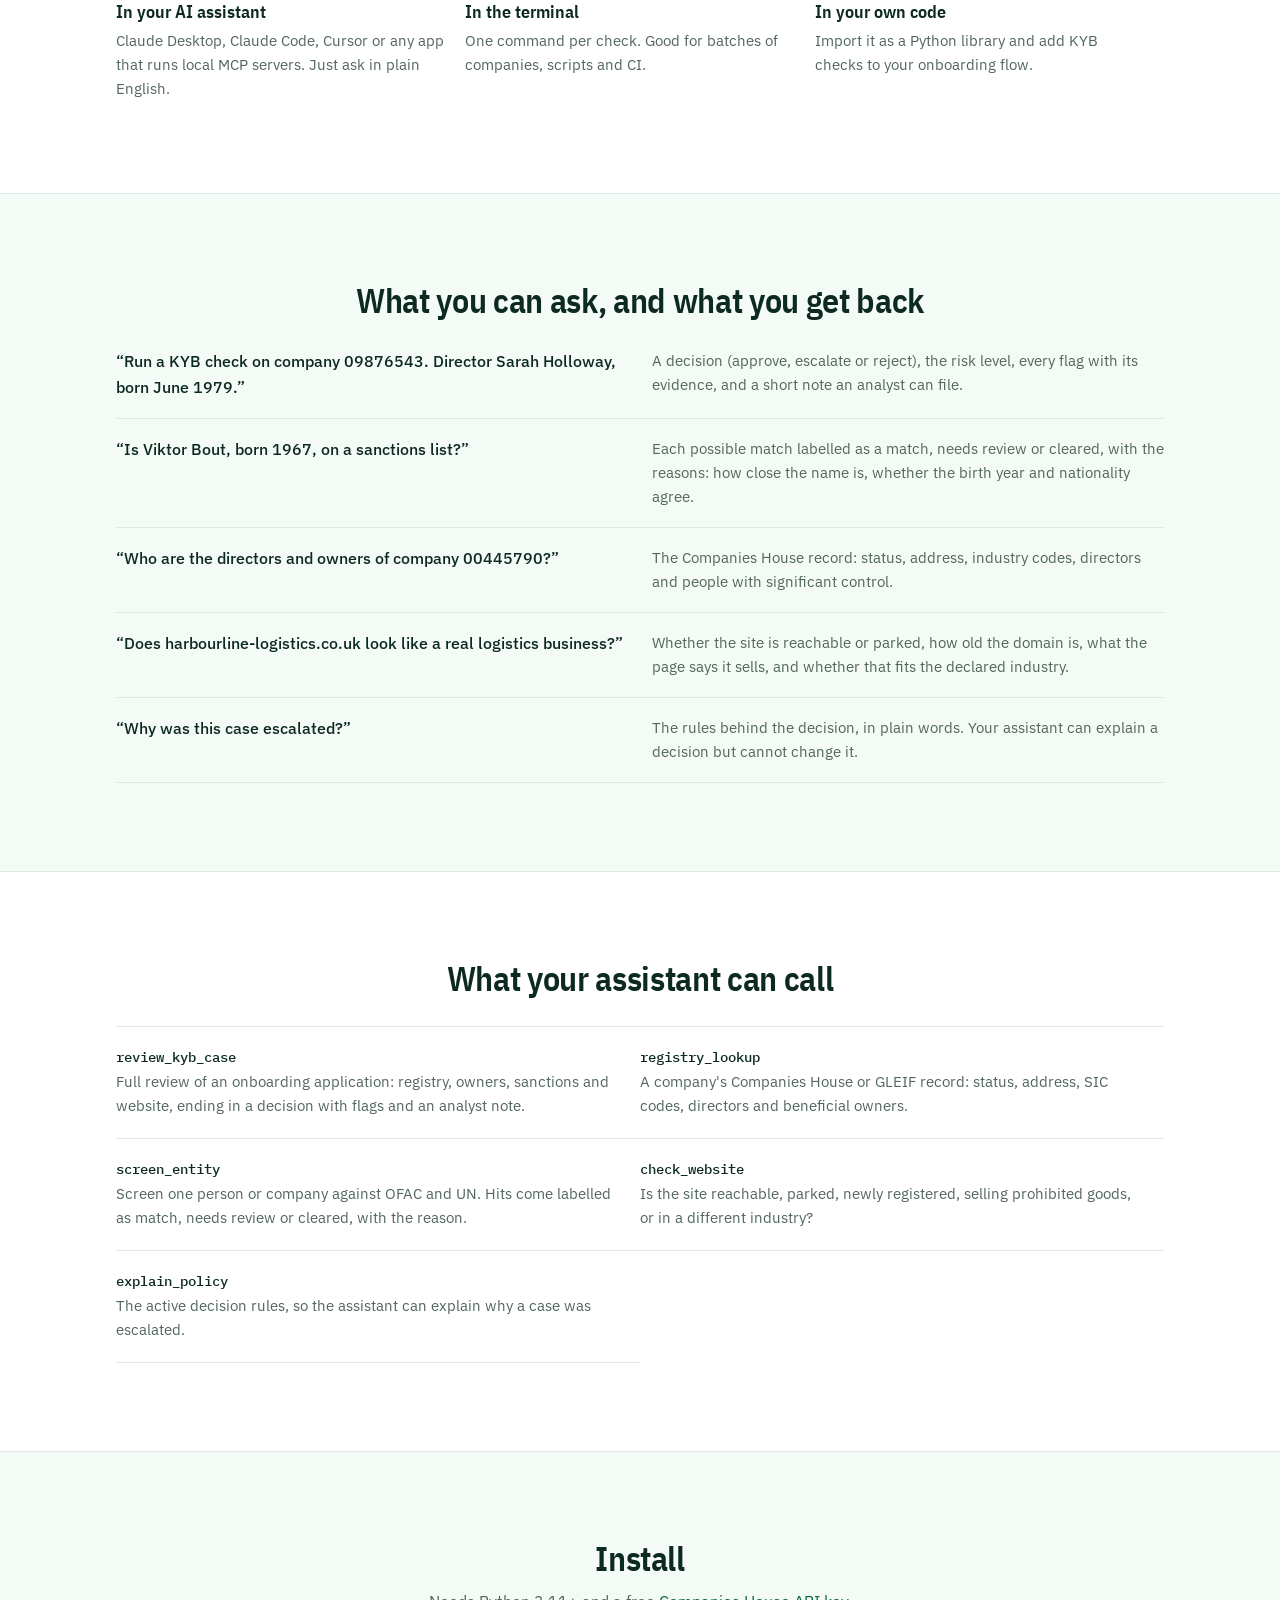
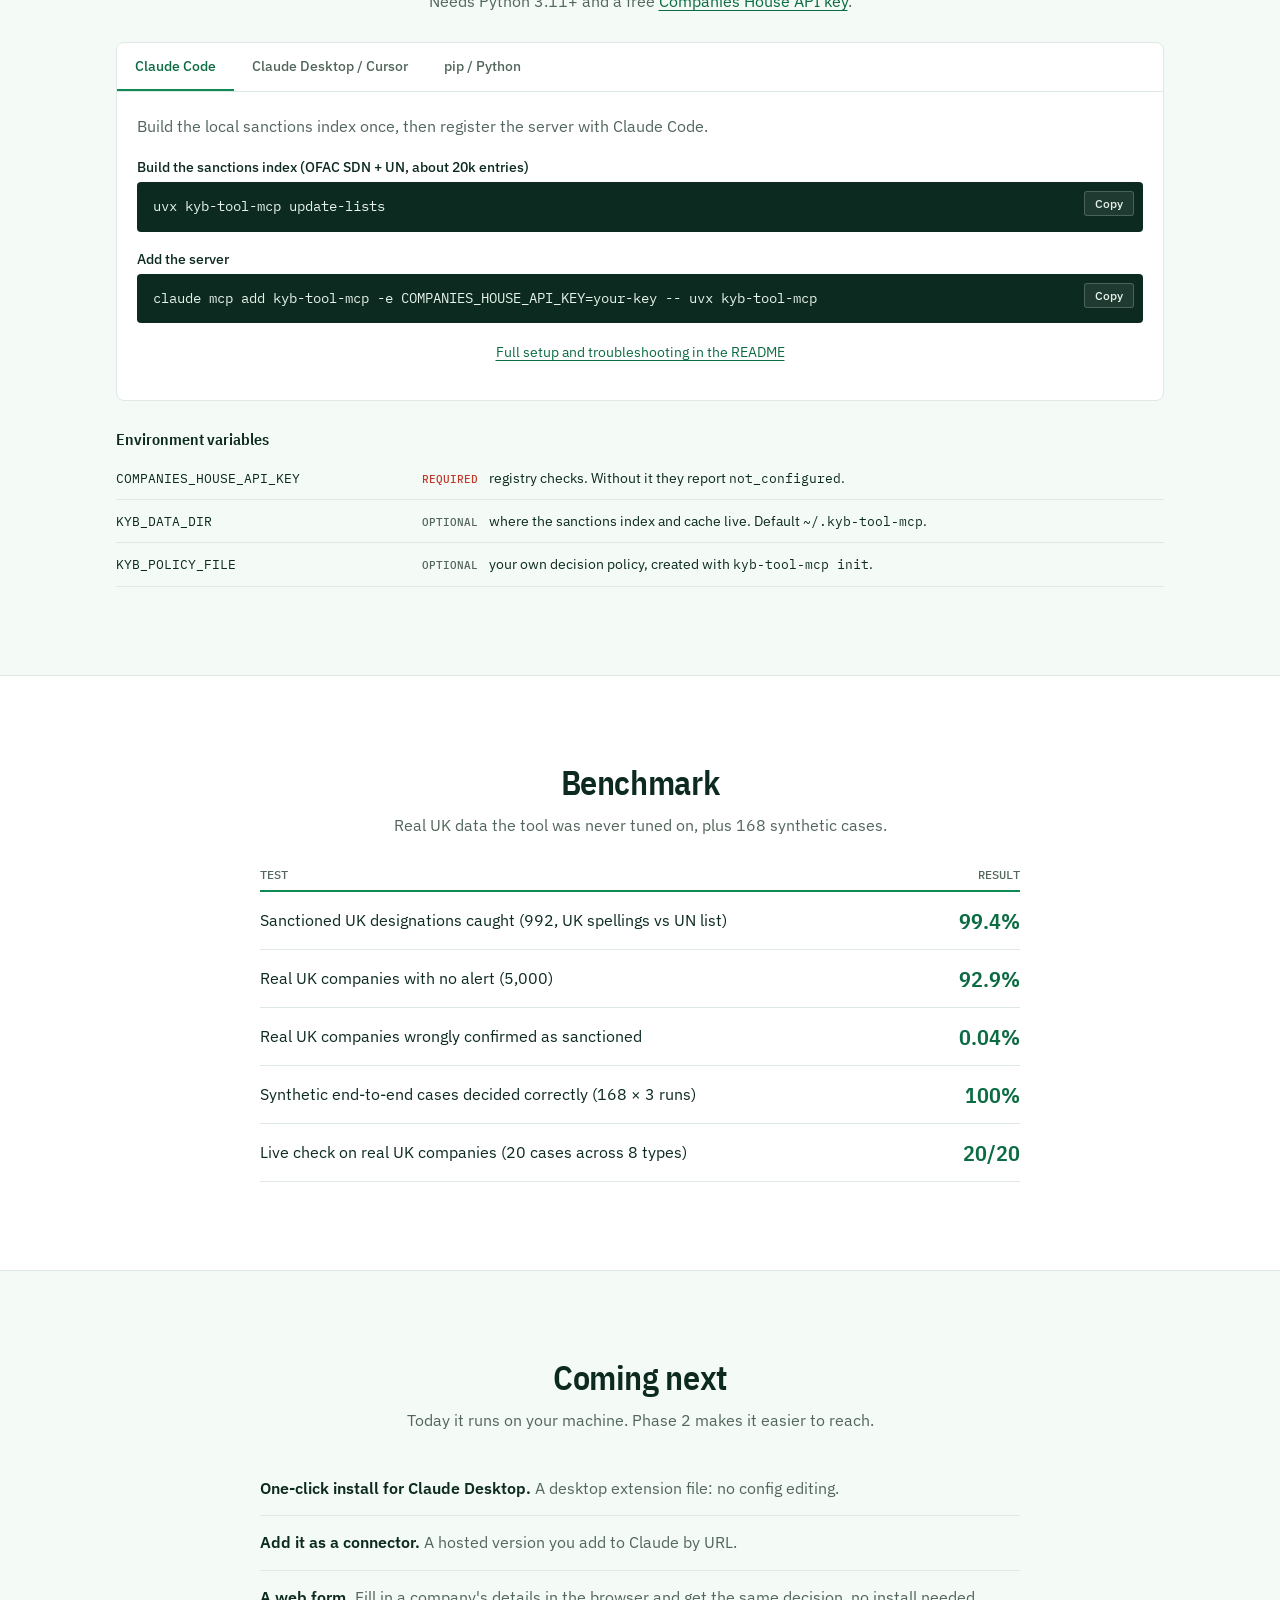
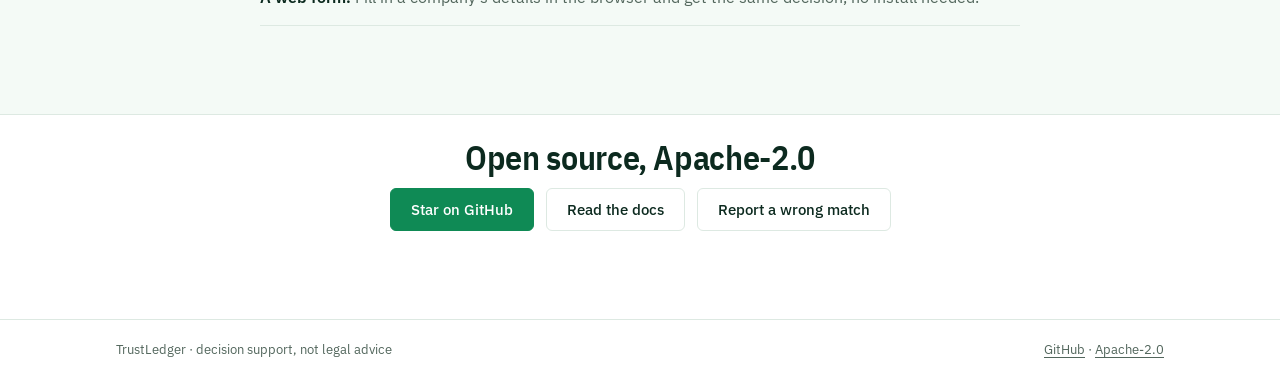
==== commit 6e46ed9c: "chore(release): 0.1.1 with live benchmark results Version 0.1.1, changelog, and the live Companies H" ====
--- a/website/index.html
+++ b/website/index.html
@@ -169,6 +169,7 @@
           <tr><td>Real UK companies with no alert (5,000)</td><td data-k="co_no_alert">92.9%</td></tr>
           <tr><td>Real UK companies wrongly confirmed as sanctioned</td><td data-k="co_wrong">0.04%</td></tr>
           <tr><td>Synthetic end-to-end cases decided correctly (168 × 3 runs)</td><td data-k="accuracy">100%</td></tr>
+          <tr><td>Live check on real UK companies (20 cases across 8 types)</td><td>20/20</td></tr>
         </tbody>
       </table>
     </section>
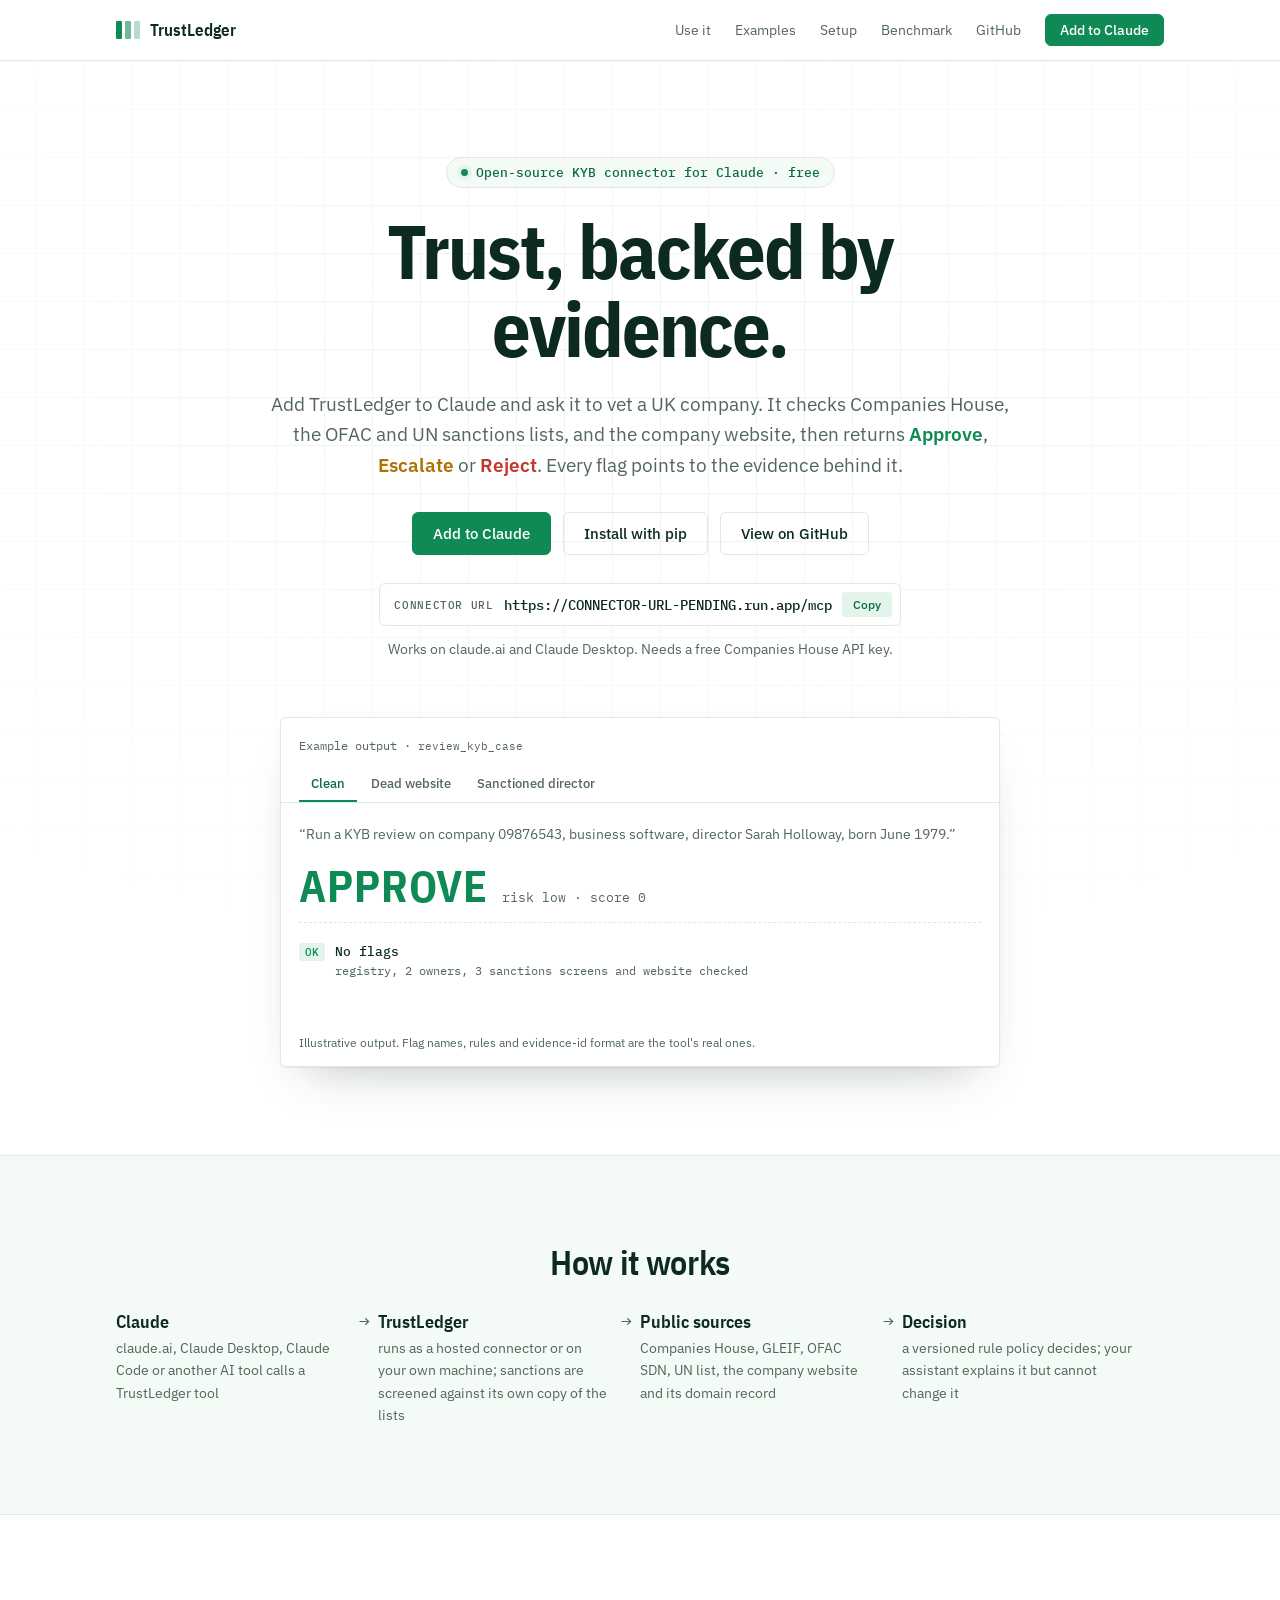
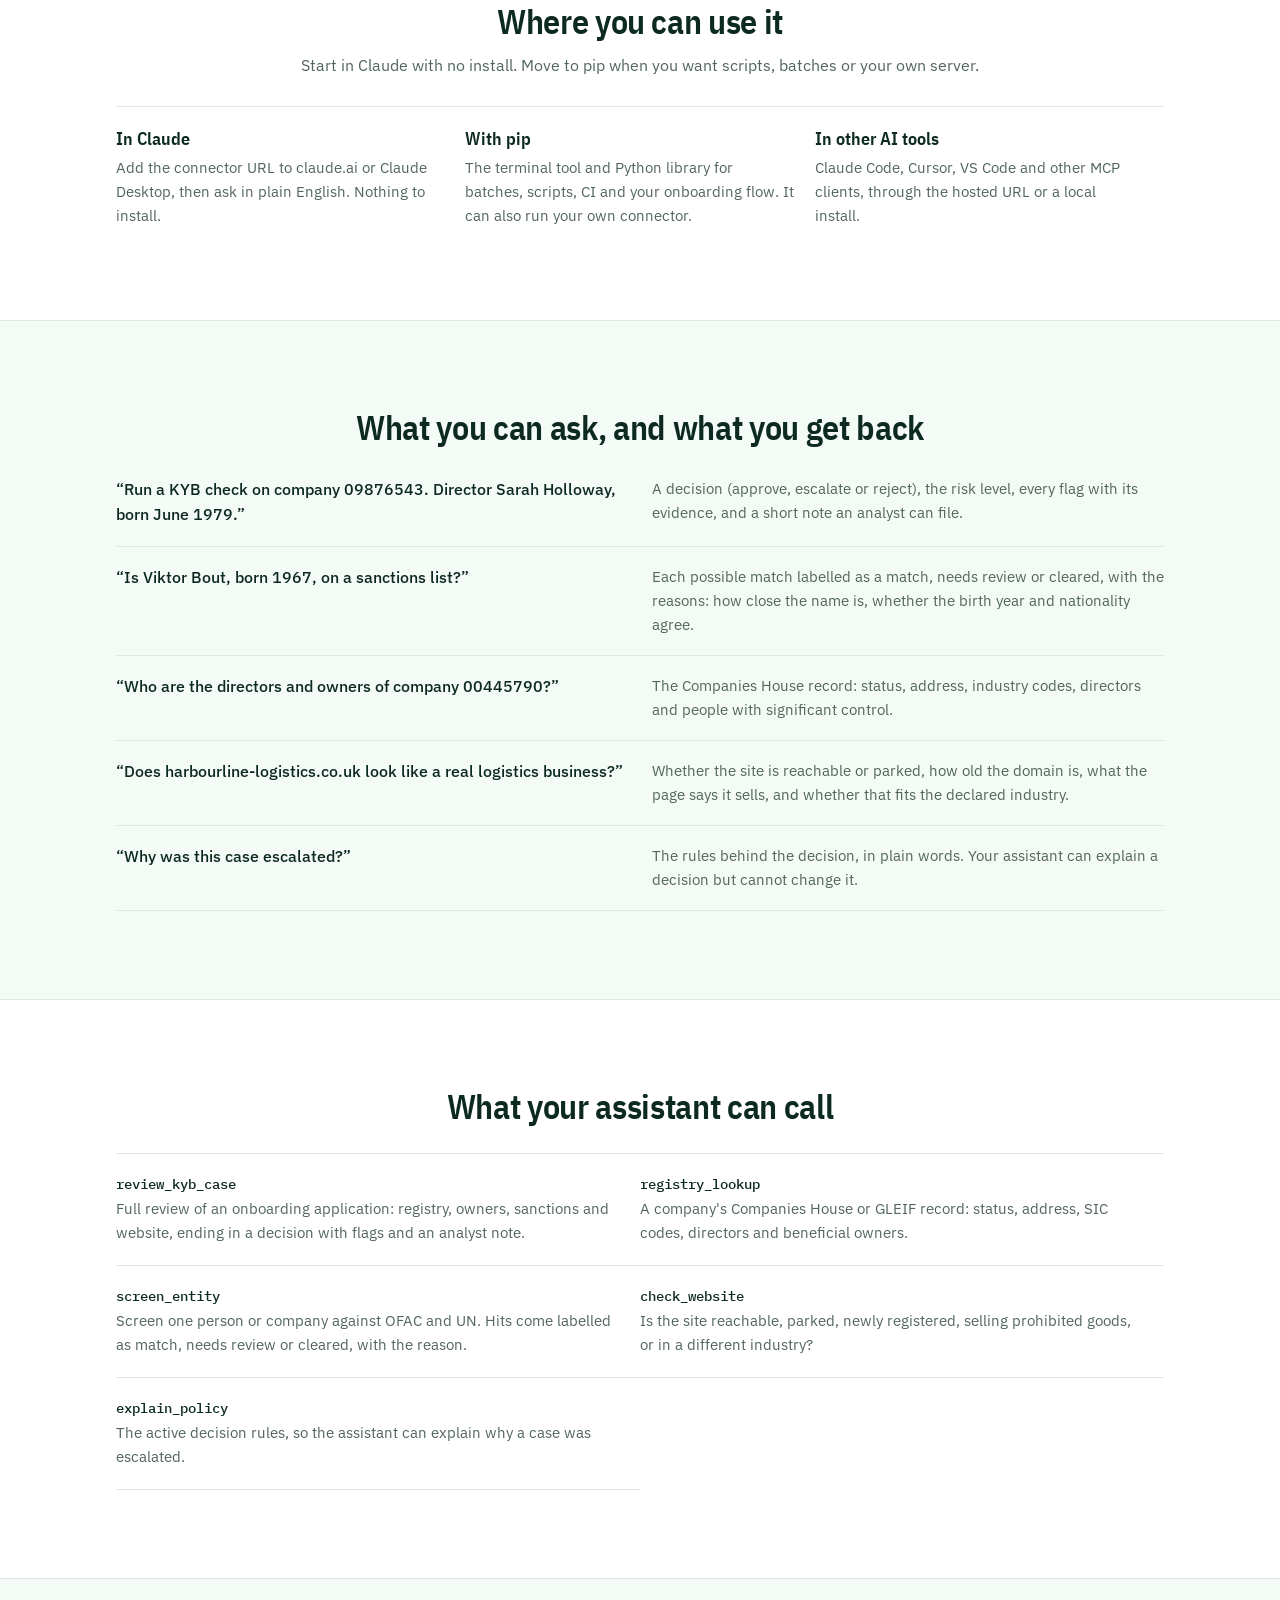
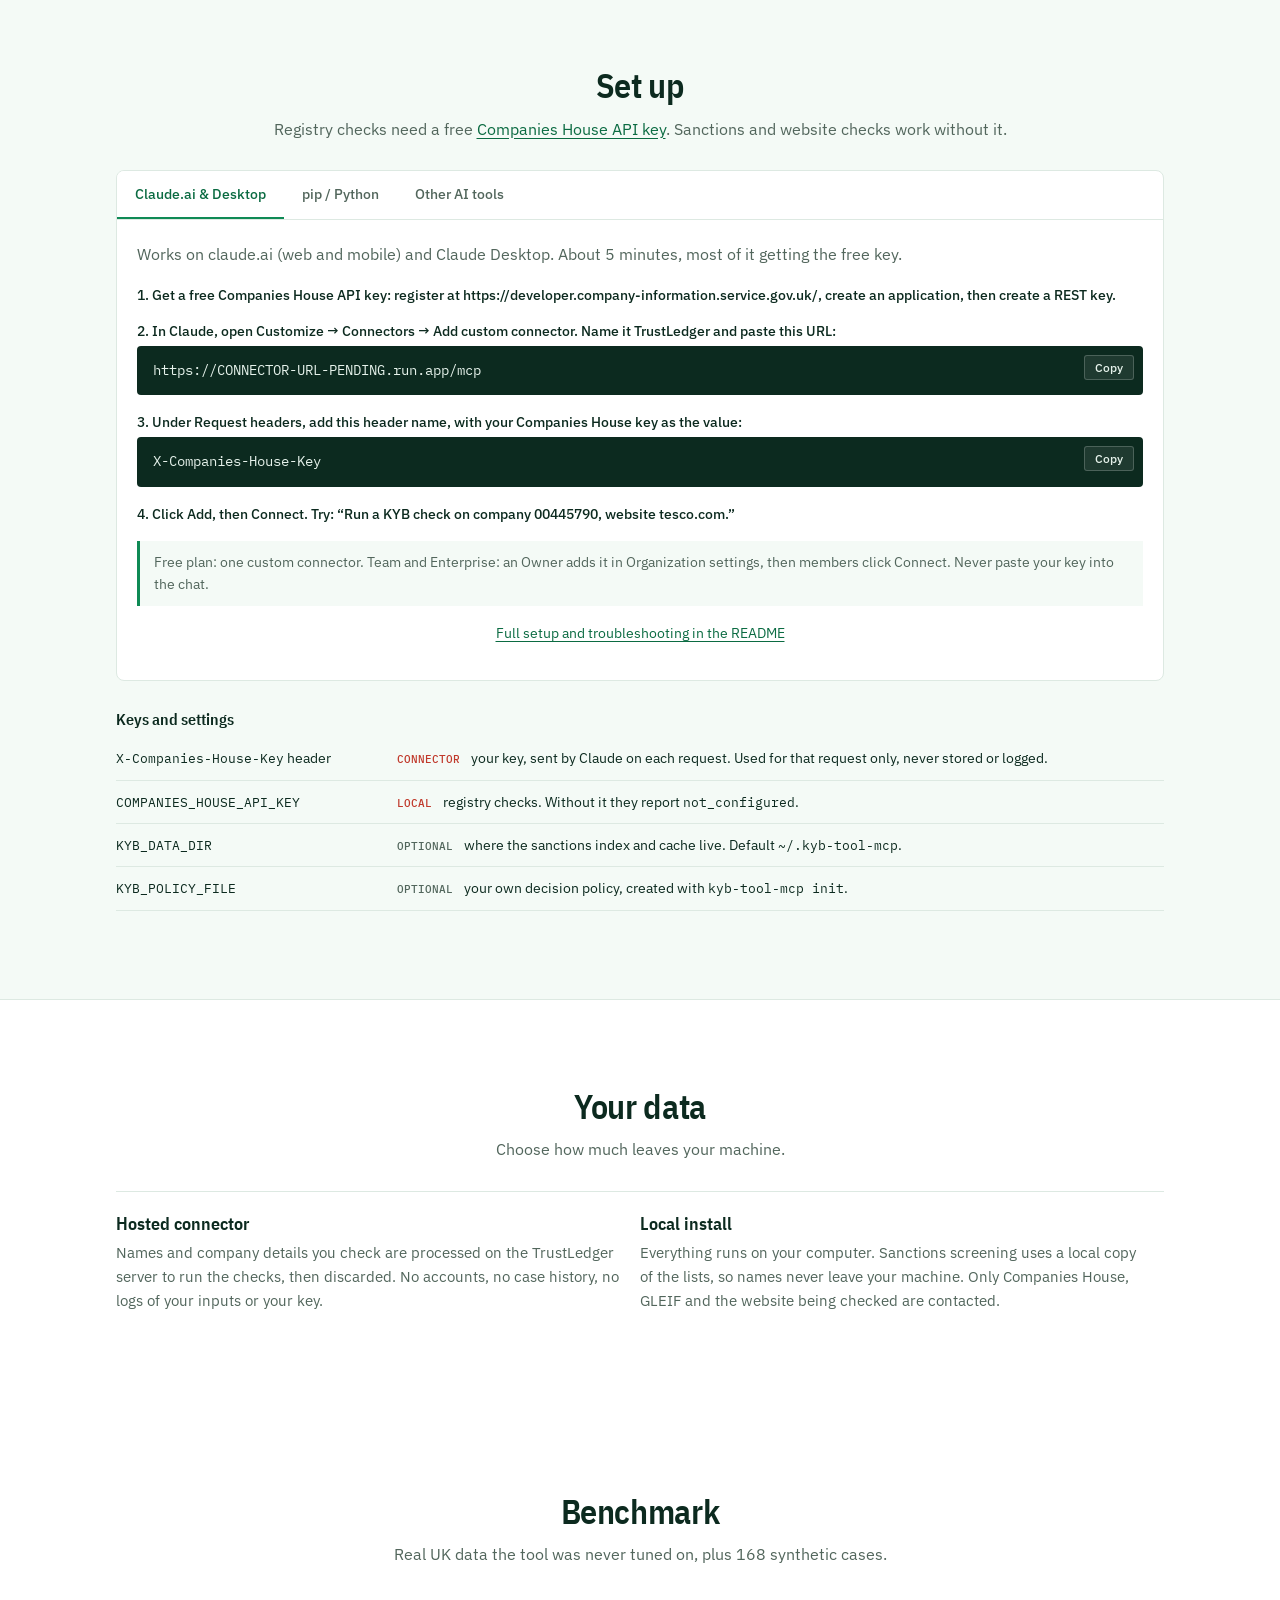
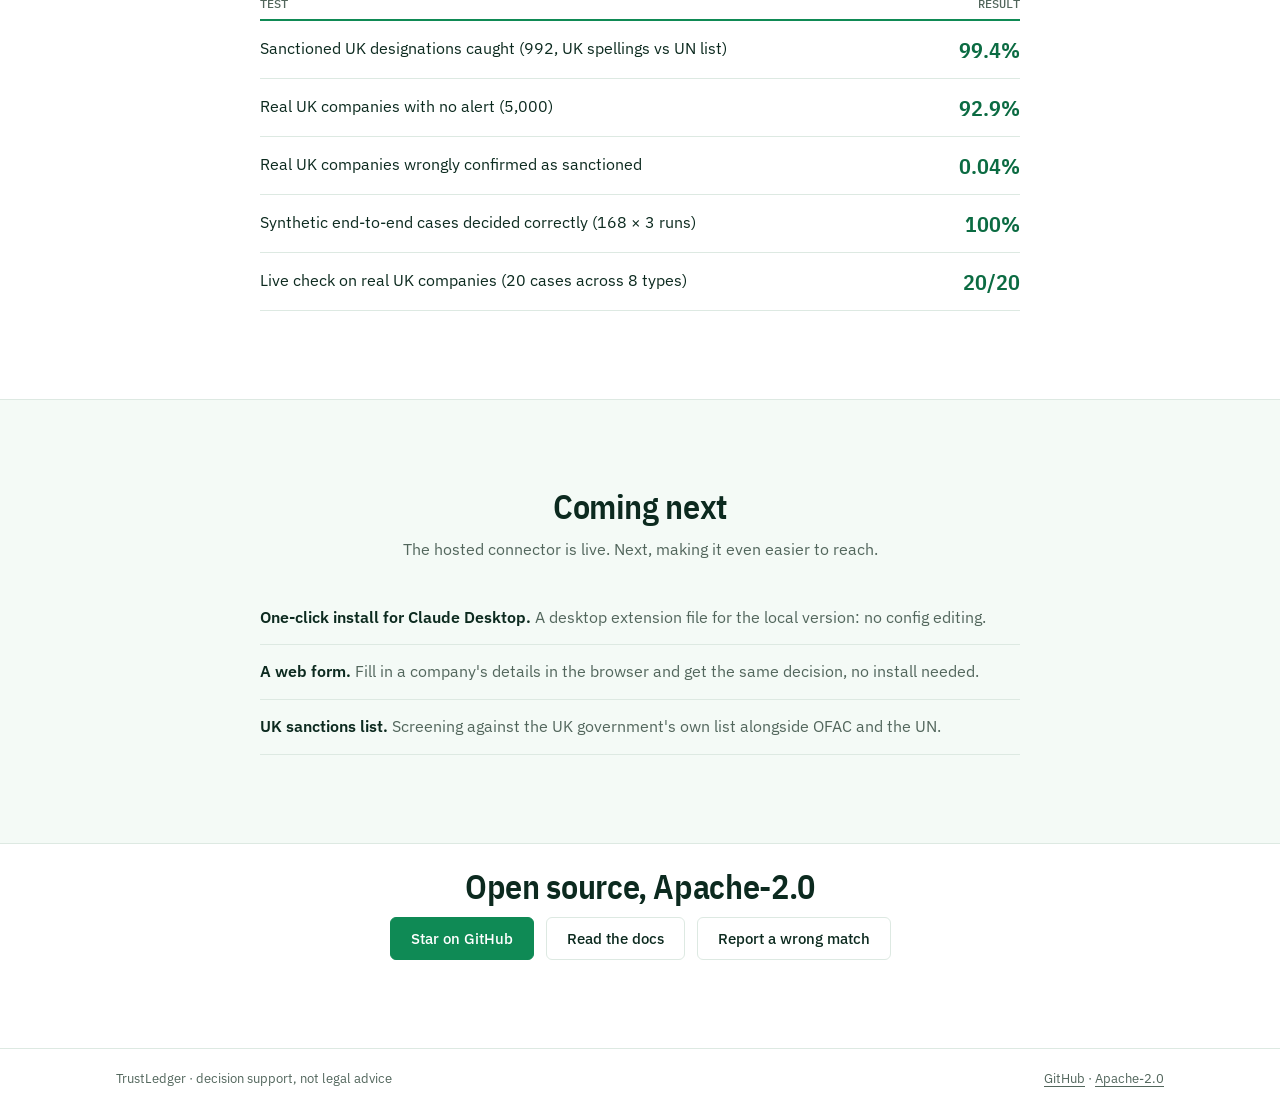
==== commit 2ce4da94: "feat: hosted Claude connector over Streamable HTTP, website on Vercel (0.2.0) - `kyb-tool-mcp serve " ====
--- a/website/index.html
+++ b/website/index.html
@@ -4,7 +4,7 @@
   <meta charset="utf-8">
   <meta name="viewport" content="width=device-width, initial-scale=1">
   <title>TrustLedger</title>
-  <meta name="description" content="TrustLedger: open-source MCP server that runs KYB checks on UK companies: Companies House, OFAC and UN sanctions, and the company website.">
+  <meta name="description" content="TrustLedger: open-source KYB connector for Claude. Checks UK companies against Companies House, the OFAC and UN sanctions lists, and the company website.">
   <link rel="icon" href="assets/favicon.svg" type="image/svg+xml">
   <link rel="preconnect" href="https://fonts.googleapis.com">
   <link rel="preconnect" href="https://fonts.gstatic.com" crossorigin>
@@ -12,7 +12,7 @@
   <link rel="stylesheet" href="styles.css">
 </head>
 <body>
-  <a class="skip" href="#install">Skip to install</a>
+  <a class="skip" href="#setup">Skip to setup</a>
 
   <nav class="nav" aria-label="Main">
     <div class="wrap nav-in">
@@ -23,9 +23,10 @@
       <div class="nav-links">
         <a href="#use">Use it</a>
         <a href="#examples">Examples</a>
-        <a href="#install">Install</a>
+        <a href="#setup">Setup</a>
         <a href="#benchmark">Benchmark</a>
-        <a class="btn btn-sm" href="https://github.com/Aditya23770/kyb-tool-mcp">GitHub</a>
+        <a href="https://github.com/Aditya23770/kyb-tool-mcp">GitHub</a>
+        <a class="btn btn-sm btn-primary" href="#setup">Add to Claude</a>
       </div>
     </div>
   </nav>
@@ -34,13 +35,19 @@
     <!-- Hero: the decision is the product -->
     <header class="wrap hero">
       <div class="hero-copy">
-        <p class="kicker"><span class="dot"></span>Open-source MCP server for KYB · runs on your machine</p>
+        <p class="kicker"><span class="dot"></span>Open-source KYB connector for Claude · free</p>
         <h1>Trust, backed by evidence.</h1>
-        <p class="lead">Ask your AI assistant to vet a UK company. TrustLedger checks Companies House, the OFAC and UN sanctions lists, and the company website, then returns <b class="d-approve">Approve</b>, <b class="d-escalate">Escalate</b> or <b class="d-reject">Reject</b>. Every flag points to the evidence behind it.</p>
+        <p class="lead">Add TrustLedger to Claude and ask it to vet a UK company. It checks Companies House, the OFAC and UN sanctions lists, and the company website, then returns <b class="d-approve">Approve</b>, <b class="d-escalate">Escalate</b> or <b class="d-reject">Reject</b>. Every flag points to the evidence behind it.</p>
         <div class="actions">
-          <a class="btn btn-primary" href="#install">Install</a>
+          <a class="btn btn-primary" href="#setup">Add to Claude</a>
+          <a class="btn" href="#setup" data-goto="pip">Install with pip</a>
           <a class="btn" href="https://github.com/Aditya23770/kyb-tool-mcp">View on GitHub</a>
         </div>
+        <div class="connector" aria-label="Connector URL">
+          <span class="connector-label">Connector URL</span>
+          <code class="connector-url" data-f="connector-url"></code>
+        </div>
+        <p class="hero-note">Works on claude.ai and Claude Desktop. Needs a free Companies House API key.</p>
       </div>
 
       <figure class="case" aria-label="Example review output">
@@ -69,8 +76,8 @@
       <div class="wrap">
         <h2 id="how-h" class="h2">How it works</h2>
         <ol class="flow">
-          <li><span class="flow-k">Your assistant</span><span class="flow-v">Claude Code, Claude Desktop or Cursor calls a tool</span></li>
-          <li><span class="flow-k">TrustLedger</span><span class="flow-v">runs locally over stdio; sanctions are screened against a local index, so names never leave your machine</span></li>
+          <li><span class="flow-k">Claude</span><span class="flow-v">claude.ai, Claude Desktop, Claude Code or another AI tool calls a TrustLedger tool</span></li>
+          <li><span class="flow-k">TrustLedger</span><span class="flow-v">runs as a hosted connector or on your own machine; sanctions are screened against its own copy of the lists</span></li>
           <li><span class="flow-k">Public sources</span><span class="flow-v">Companies House, GLEIF, OFAC SDN, UN list, the company website and its domain record</span></li>
           <li><span class="flow-k">Decision</span><span class="flow-v">a versioned rule policy decides; your assistant explains it but cannot change it</span></li>
         </ol>
@@ -80,11 +87,11 @@
     <!-- Where you can use it -->
     <section id="use" class="wrap" aria-labelledby="use-h">
       <h2 id="use-h" class="h2">Where you can use it</h2>
-      <p class="sub">Install once. After that, most people never touch the terminal again.</p>
+      <p class="sub">Start in Claude with no install. Move to pip when you want scripts, batches or your own server.</p>
       <div class="uses">
-        <div class="use"><h3>In your AI assistant</h3><p>Claude Desktop, Claude Code, Cursor or any app that runs local MCP servers. Just ask in plain English.</p></div>
-        <div class="use"><h3>In the terminal</h3><p>One command per check. Good for batches of companies, scripts and CI.</p></div>
-        <div class="use"><h3>In your own code</h3><p>Import it as a Python library and add KYB checks to your onboarding flow.</p></div>
+        <div class="use"><h3>In Claude</h3><p>Add the connector URL to claude.ai or Claude Desktop, then ask in plain English. Nothing to install.</p></div>
+        <div class="use"><h3>With pip</h3><p>The terminal tool and Python library for batches, scripts, CI and your onboarding flow. It can also run your own connector.</p></div>
+        <div class="use"><h3>In other AI tools</h3><p>Claude Code, Cursor, VS Code and other MCP clients, through the hosted URL or a local install.</p></div>
       </div>
     </section>
 
@@ -129,17 +136,17 @@
       </dl>
     </section>
 
-    <!-- Install -->
-    <section id="install" class="band" aria-labelledby="install-h">
-      <div class="wrap">
-        <h2 id="install-h" class="h2">Install</h2>
-        <p class="sub">Needs Python 3.11+ and a free <a href="https://developer.company-information.service.gov.uk/">Companies House API key</a>.</p>
+    <!-- Setup -->
+    <section id="setup" class="band" aria-labelledby="setup-h">
+      <div class="wrap" id="install">
+        <h2 id="setup-h" class="h2">Set up</h2>
+        <p class="sub">Registry checks need a free <a href="https://developer.company-information.service.gov.uk/">Companies House API key</a>. Sanctions and website checks work without it.</p>
 
         <div class="install">
-          <div class="methods" role="tablist" aria-label="Install method">
-            <button role="tab" data-m="claude-code" aria-selected="true">Claude Code</button>
-            <button role="tab" data-m="desktop" aria-selected="false">Claude Desktop / Cursor</button>
+          <div class="methods" role="tablist" aria-label="Where you use it">
+            <button role="tab" data-m="claude" aria-selected="true">Claude.ai &amp; Desktop</button>
             <button role="tab" data-m="pip" aria-selected="false">pip / Python</button>
+            <button role="tab" data-m="other" aria-selected="false">Other AI tools</button>
           </div>
           <div class="method-panel" role="tabpanel" aria-live="polite">
             <p class="m-intro" data-f="intro"></p>
@@ -148,13 +155,24 @@
         </div>
 
         <table class="env">
-          <caption>Environment variables</caption>
+          <caption>Keys and settings</caption>
           <tbody>
-            <tr><th><code>COMPANIES_HOUSE_API_KEY</code></th><td><span class="req">Required</span> registry checks. Without it they report <code>not_configured</code>.</td></tr>
+            <tr><th><code>X-Companies-House-Key</code> header</th><td><span class="req">Connector</span> your key, sent by Claude on each request. Used for that request only, never stored or logged.</td></tr>
+            <tr><th><code>COMPANIES_HOUSE_API_KEY</code></th><td><span class="req">Local</span> registry checks. Without it they report <code>not_configured</code>.</td></tr>
             <tr><th><code>KYB_DATA_DIR</code></th><td><span class="opt">Optional</span> where the sanctions index and cache live. Default <code>~/.kyb-tool-mcp</code>.</td></tr>
             <tr><th><code>KYB_POLICY_FILE</code></th><td><span class="opt">Optional</span> your own decision policy, created with <code>kyb-tool-mcp init</code>.</td></tr>
           </tbody>
         </table>
+      </div>
+    </section>
+
+    <!-- Privacy -->
+    <section id="privacy" class="wrap" aria-labelledby="privacy-h">
+      <h2 id="privacy-h" class="h2">Your data</h2>
+      <p class="sub">Choose how much leaves your machine.</p>
+      <div class="uses two">
+        <div class="use"><h3>Hosted connector</h3><p>Names and company details you check are processed on the TrustLedger server to run the checks, then discarded. No accounts, no case history, no logs of your inputs or your key.</p></div>
+        <div class="use"><h3>Local install</h3><p>Everything runs on your computer. Sanctions screening uses a local copy of the lists, so names never leave your machine. Only Companies House, GLEIF and the website being checked are contacted.</p></div>
       </div>
     </section>
 
@@ -178,11 +196,11 @@
     <section id="next" class="band" aria-labelledby="next-h">
       <div class="wrap">
         <h2 id="next-h" class="h2">Coming next</h2>
-        <p class="sub">Today it runs on your machine. Phase 2 makes it easier to reach.</p>
+        <p class="sub">The hosted connector is live. Next, making it even easier to reach.</p>
         <ul class="next">
-          <li><b>One-click install for Claude Desktop.</b> A desktop extension file: no config editing.</li>
-          <li><b>Add it as a connector.</b> A hosted version you add to Claude by URL.</li>
+          <li><b>One-click install for Claude Desktop.</b> A desktop extension file for the local version: no config editing.</li>
           <li><b>A web form.</b> Fill in a company's details in the browser and get the same decision, no install needed.</li>
+          <li><b>UK sanctions list.</b> Screening against the UK government's own list alongside OFAC and the UN.</li>
         </ul>
       </div>
     </section>
--- a/website/styles.css
+++ b/website/styles.css
@@ -180,3 +180,20 @@
 #benchmark .small { text-align: center; }
 .next { margin: 0 auto; }
 .gh .actions { justify-content: center; }
+
+/* Hosted connector URL in the hero */
+.connector { display: inline-flex; align-items: center; gap: 10px; flex-wrap: wrap; justify-content: center;
+  max-width: 100%; margin: 28px auto 0; padding: 8px 8px 8px 14px; border: 1px solid var(--line); border-radius: 6px;
+  background: var(--paper); }
+.connector-label { font: 500 11px var(--mono); text-transform: uppercase; letter-spacing: .06em; color: var(--muted); }
+.connector-url { font: 500 14px var(--mono); color: var(--ink); overflow-wrap: anywhere; min-width: 0; }
+.copy.copy-light { position: static; color: var(--brand-dark); background: var(--brand-soft); border-color: var(--brand-soft); }
+.copy.copy-light:hover { background: var(--surface); border-color: var(--brand); }
+.hero-note { font-size: 14px; color: var(--muted); margin: 12px 0 0; }
+.m-note { font-size: 14px; color: var(--muted); margin: 0 0 8px; padding: 10px 14px; border-left: 3px solid var(--brand);
+  background: var(--surface); }
+.uses.two { grid-template-columns: repeat(2, minmax(0, 1fr)); }
+@media (max-width: 600px) {
+  .uses, .uses.two { grid-template-columns: minmax(0, 1fr); }
+  .connector { padding: 10px 12px; }
+}
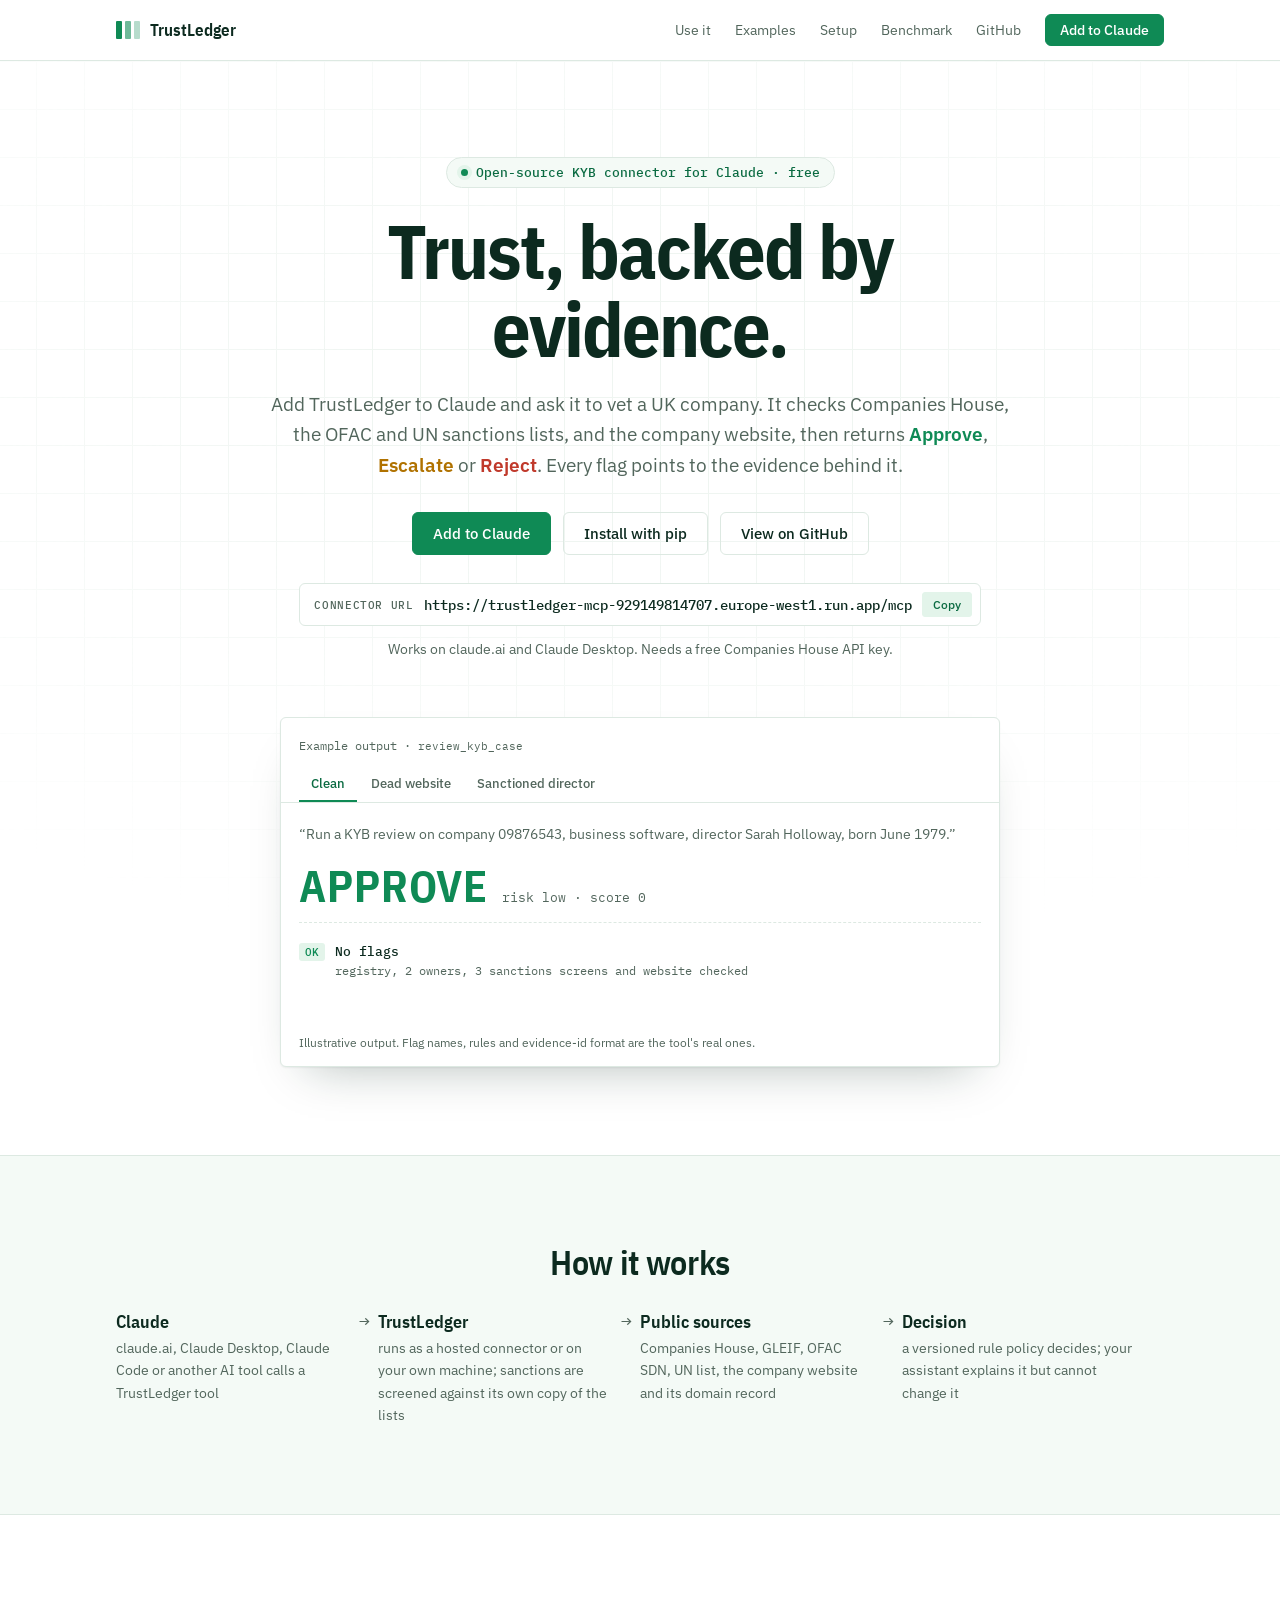
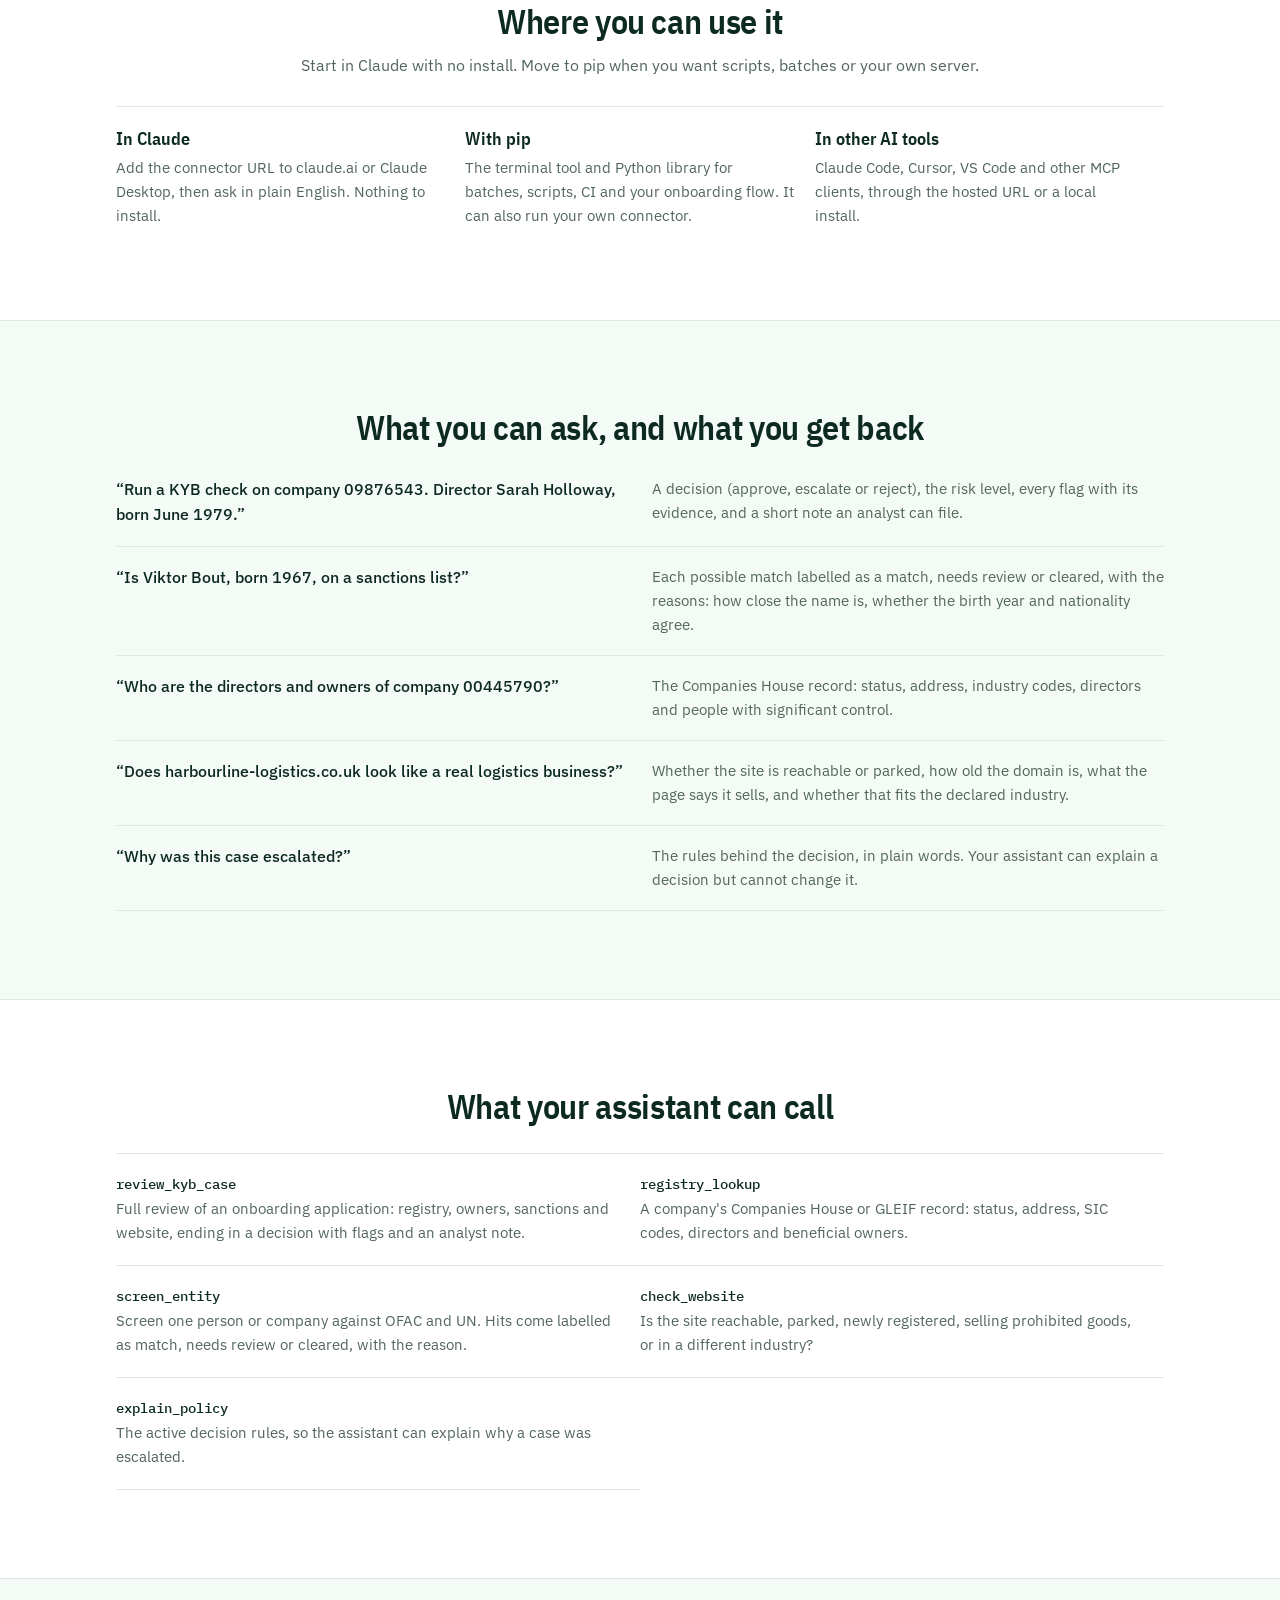
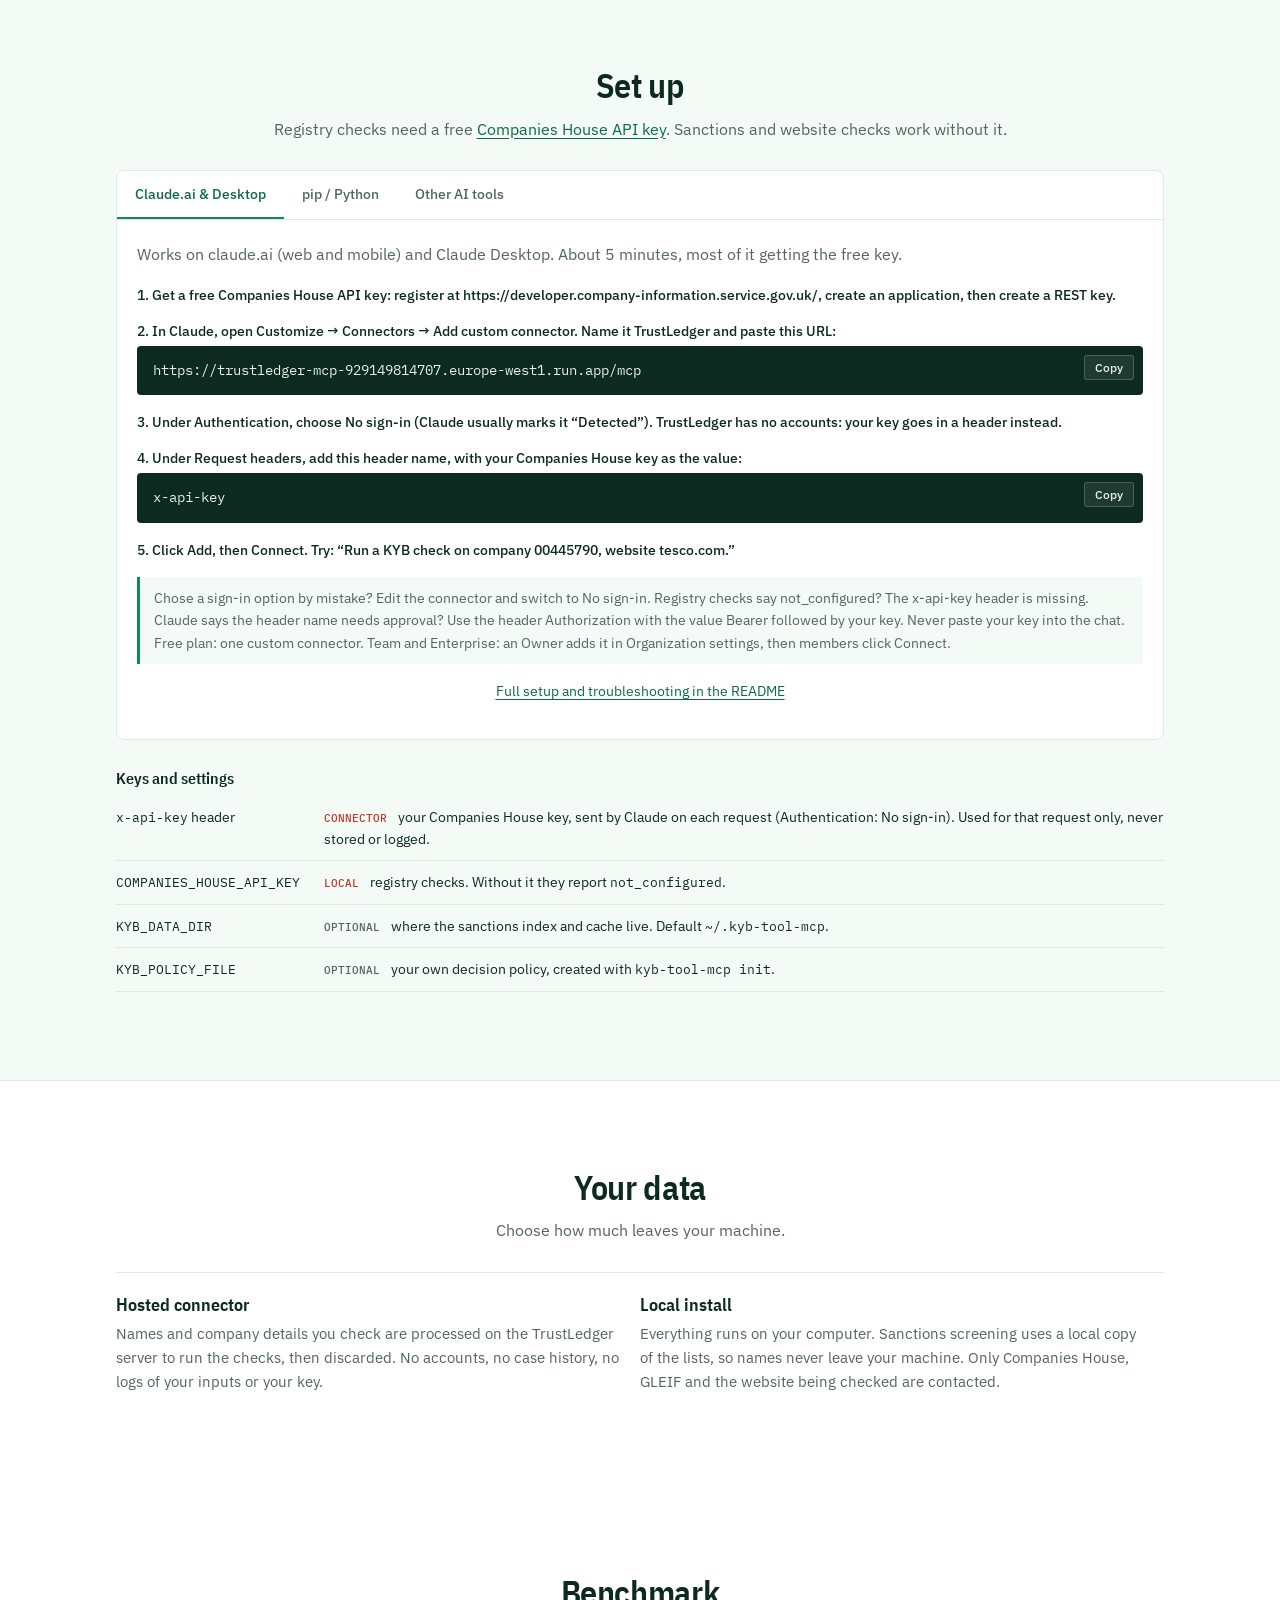
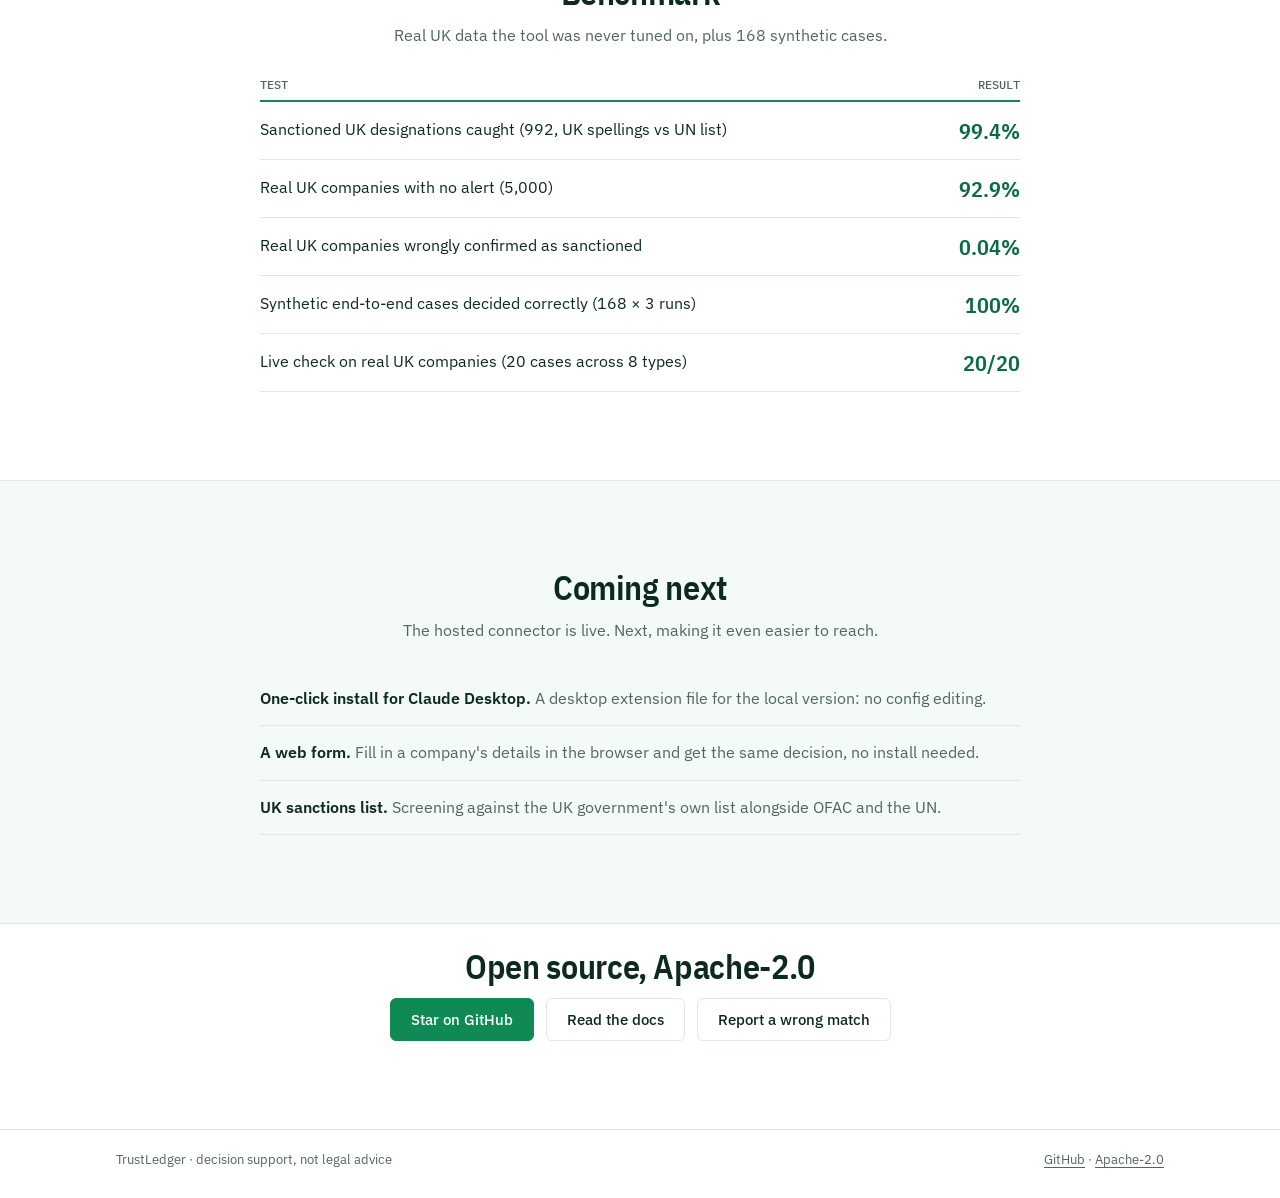
==== commit 2f70a3b2: "feat: take the Companies House key from the x-api-key header Claude's connector dialog only accepts " ====
--- a/website/index.html
+++ b/website/index.html
@@ -157,7 +157,7 @@
         <table class="env">
           <caption>Keys and settings</caption>
           <tbody>
-            <tr><th><code>X-Companies-House-Key</code> header</th><td><span class="req">Connector</span> your key, sent by Claude on each request. Used for that request only, never stored or logged.</td></tr>
+            <tr><th><code>x-api-key</code> header</th><td><span class="req">Connector</span> your Companies House key, sent by Claude on each request (Authentication: No sign-in). Used for that request only, never stored or logged.</td></tr>
             <tr><th><code>COMPANIES_HOUSE_API_KEY</code></th><td><span class="req">Local</span> registry checks. Without it they report <code>not_configured</code>.</td></tr>
             <tr><th><code>KYB_DATA_DIR</code></th><td><span class="opt">Optional</span> where the sanctions index and cache live. Default <code>~/.kyb-tool-mcp</code>.</td></tr>
             <tr><th><code>KYB_POLICY_FILE</code></th><td><span class="opt">Optional</span> your own decision policy, created with <code>kyb-tool-mcp init</code>.</td></tr>
